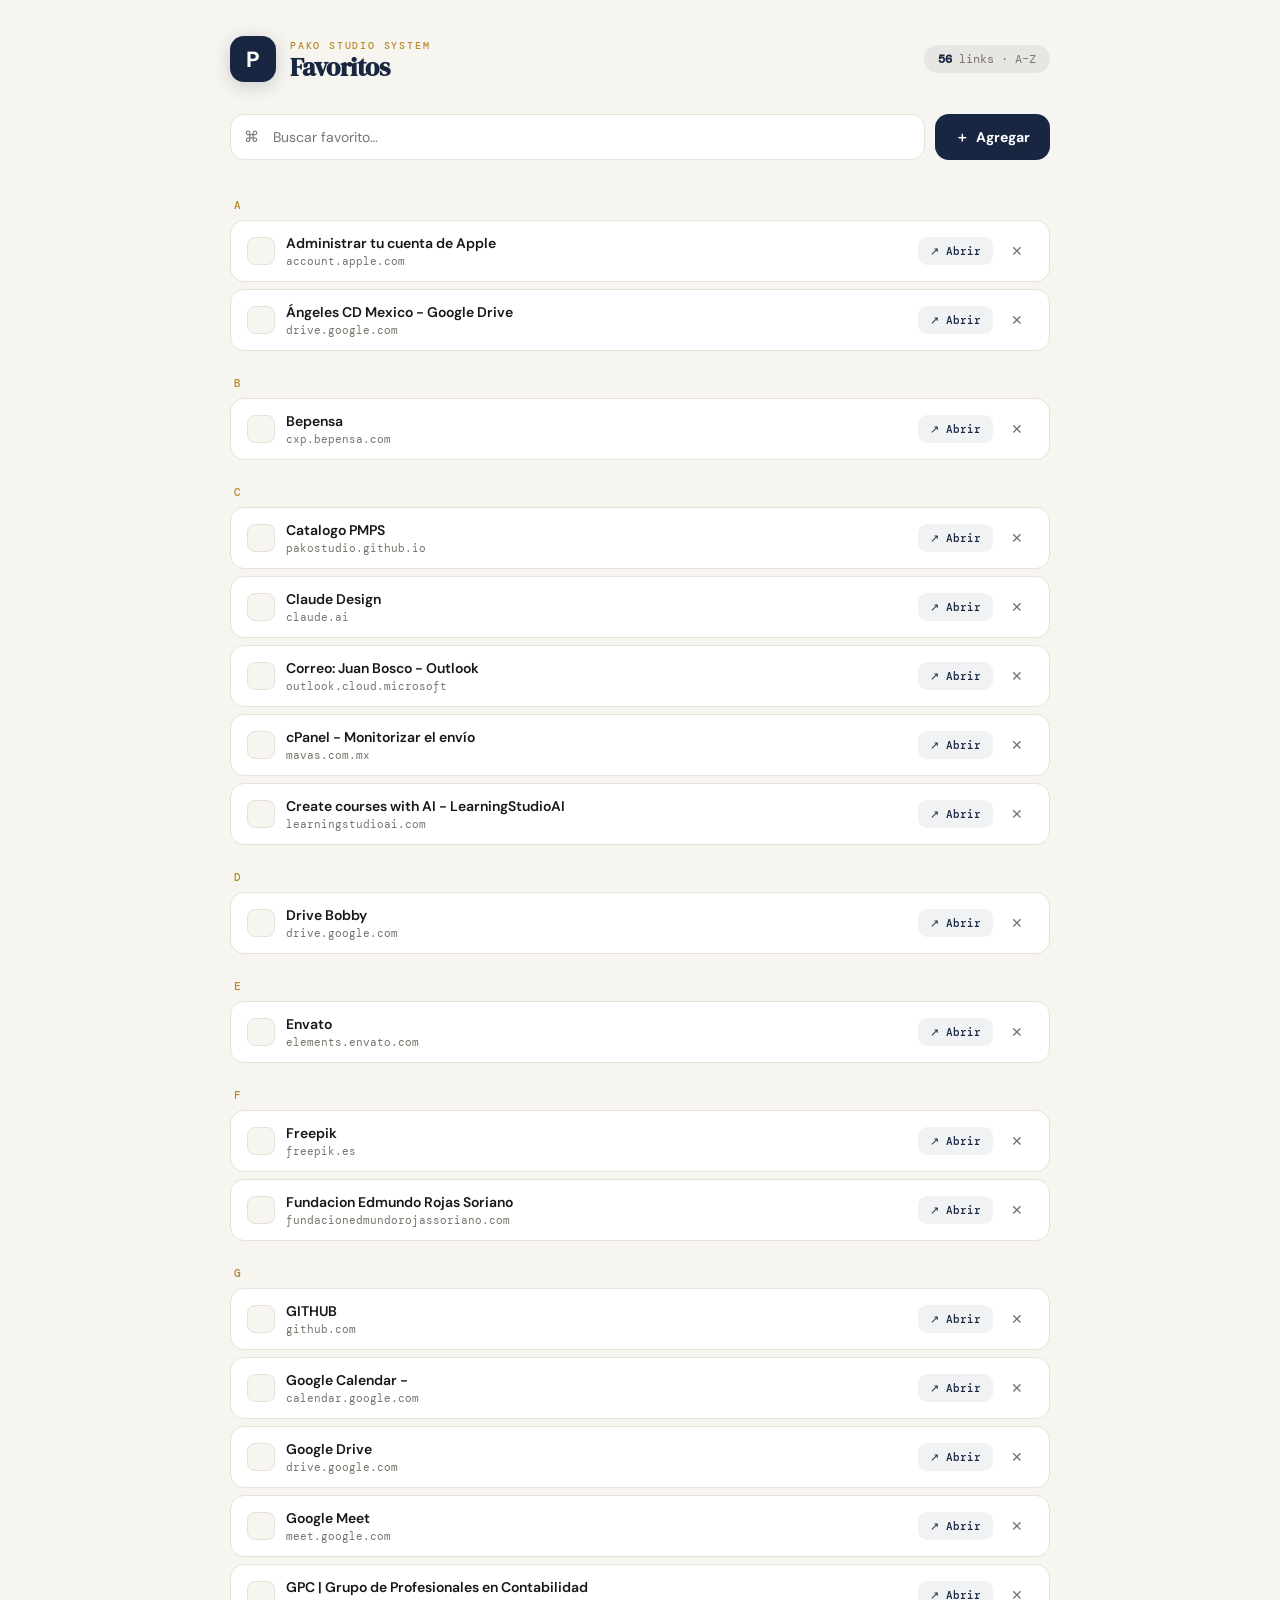
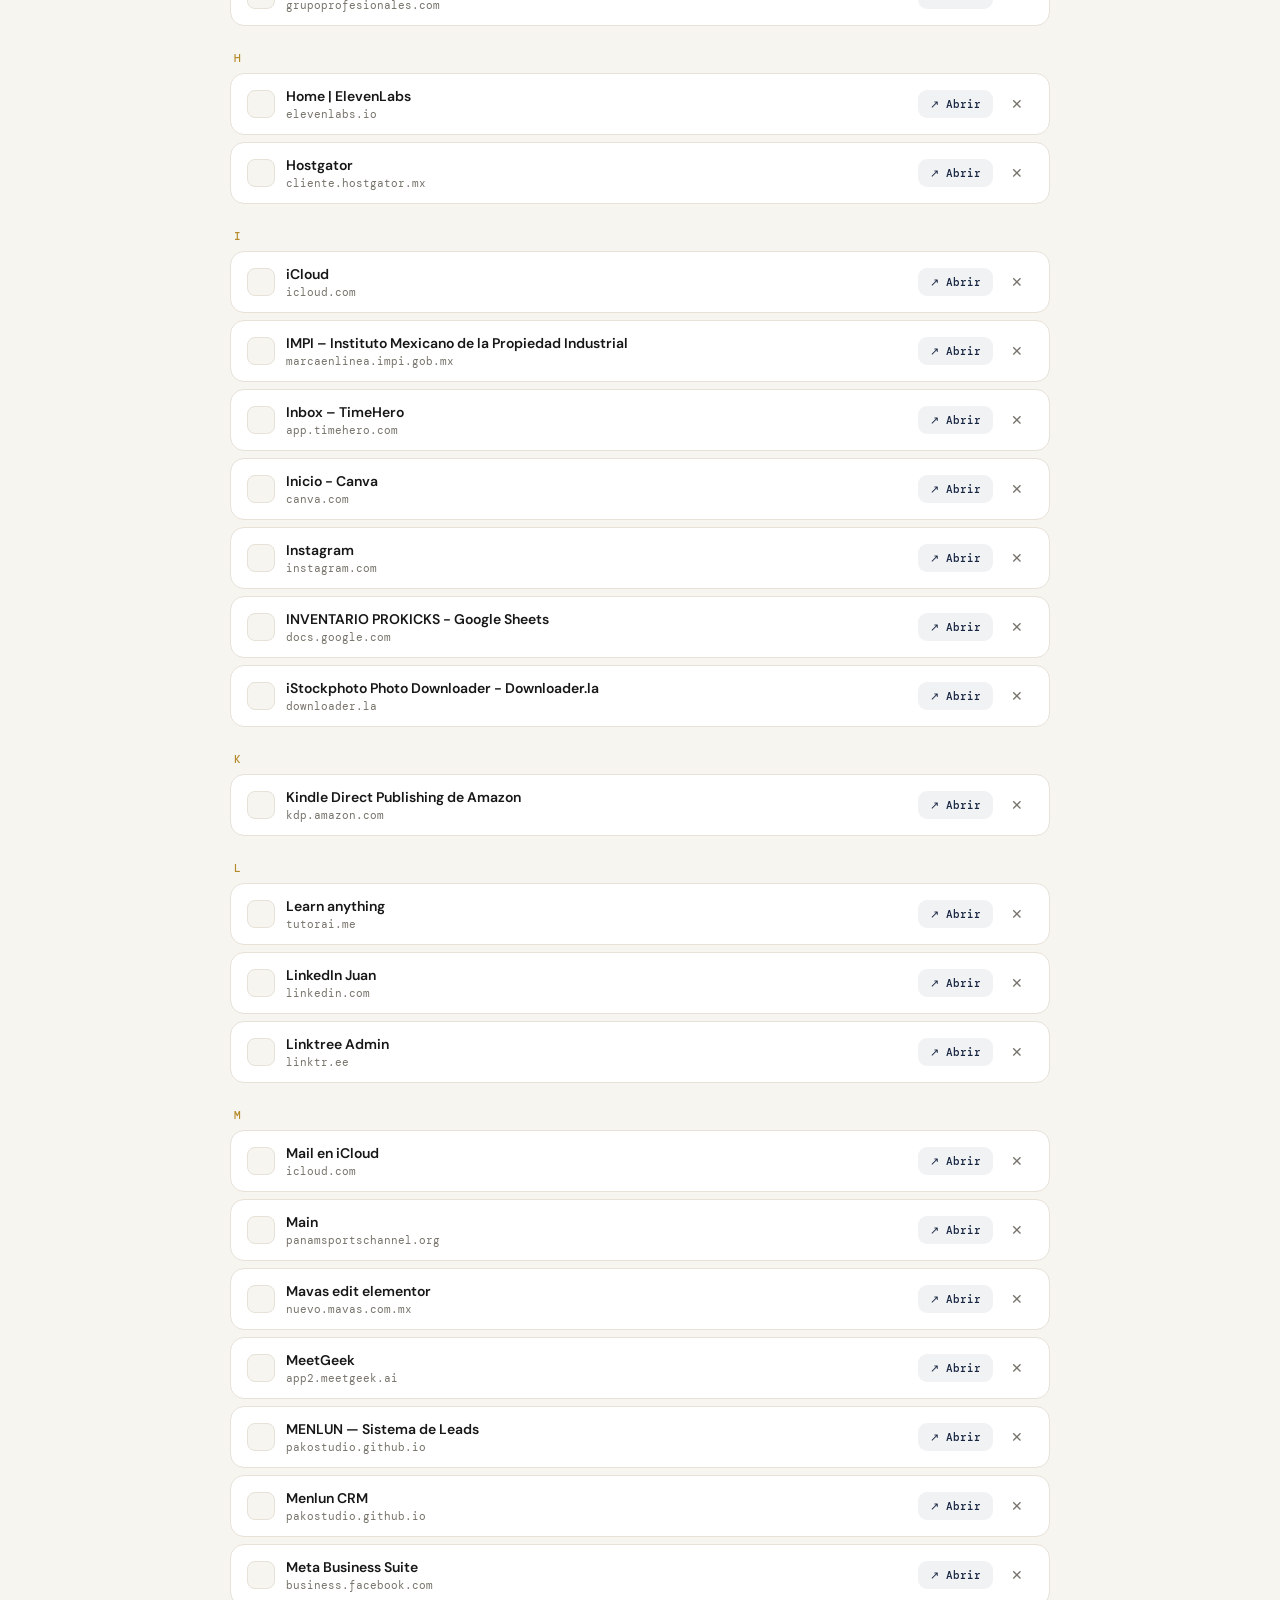
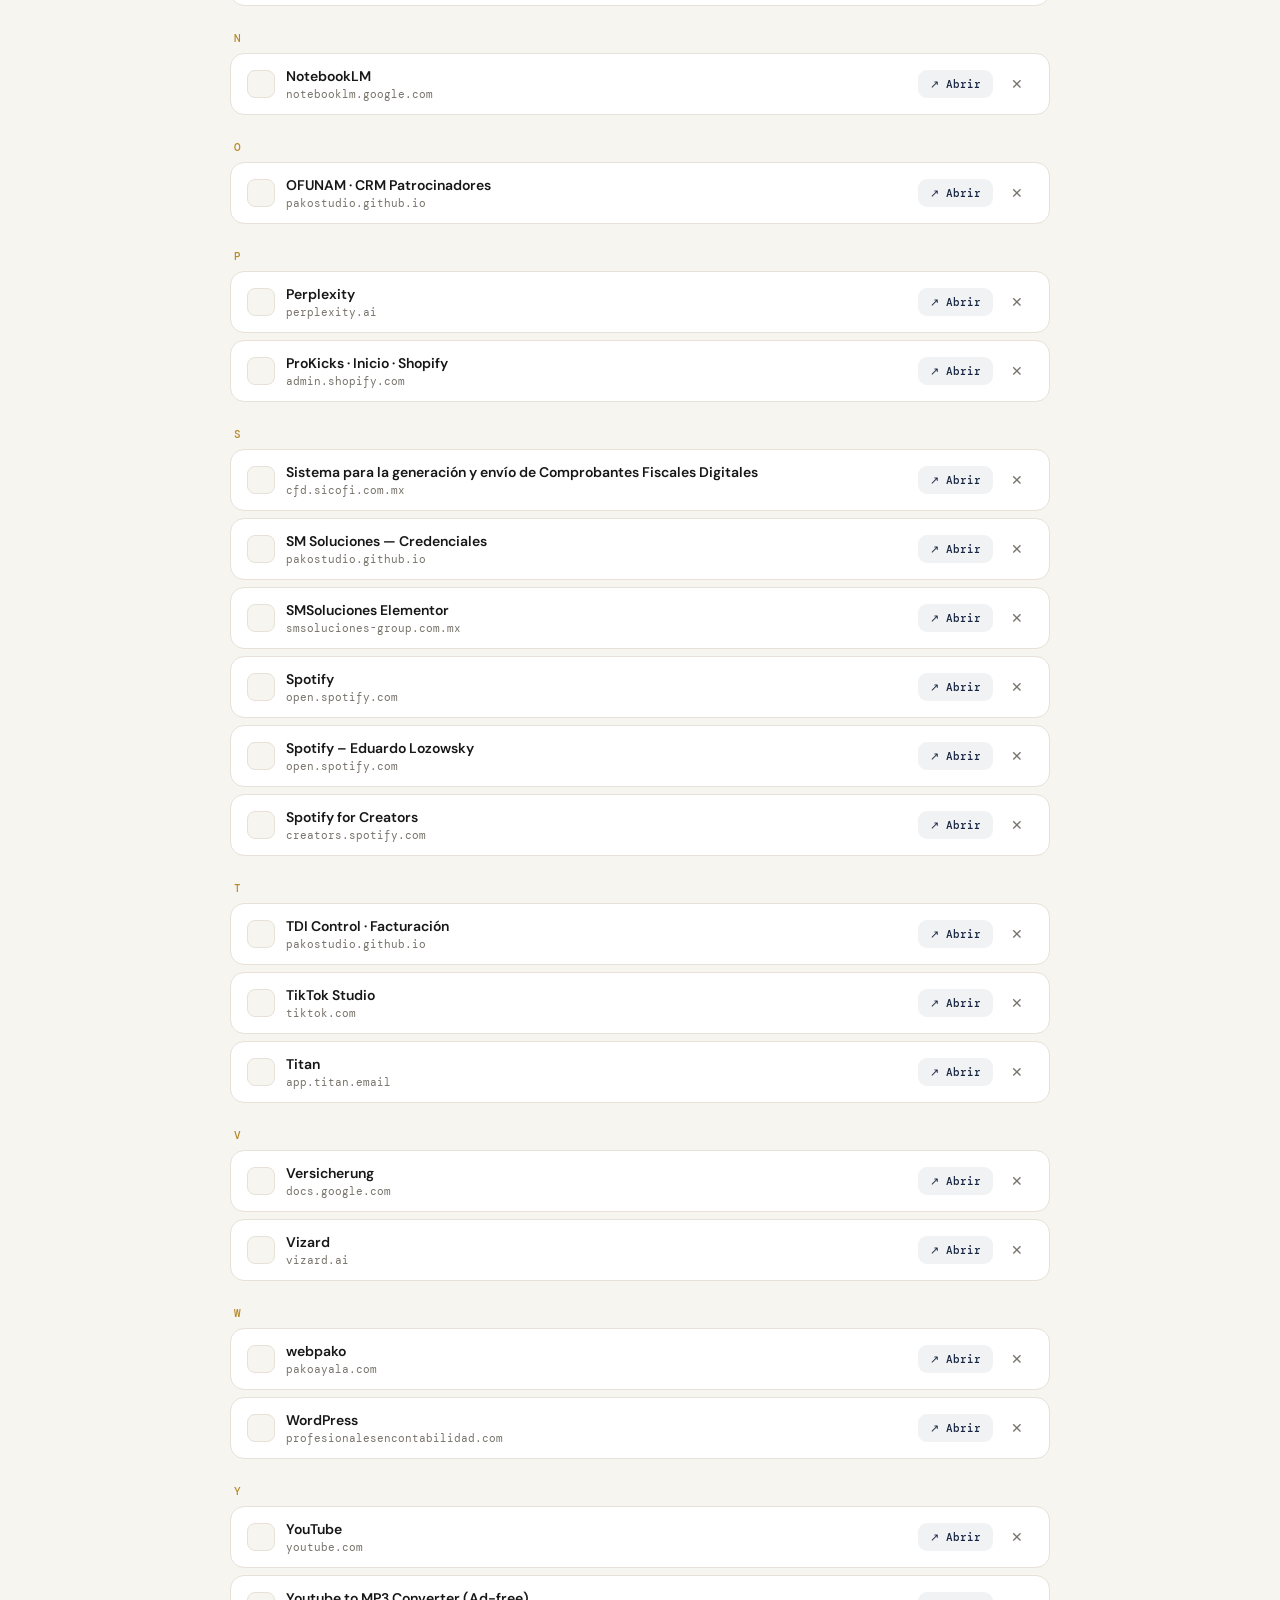
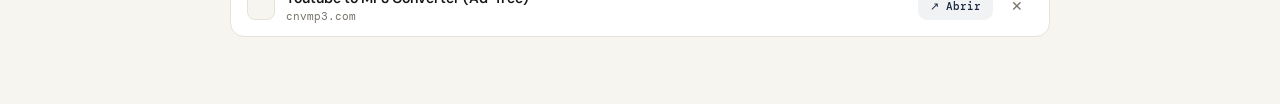
==== index.html @ 0761628a "Add files via upload" ====
<!doctype html>
<html lang="es">
<head>
  <meta charset="utf-8">
  <meta name="viewport" content="width=device-width, initial-scale=1">
  <title>PAKO OS · Favoritos</title>
  <style>
    @import url('https://fonts.googleapis.com/css2?family=DM+Serif+Display&family=DM+Mono:wght@400;500&family=DM+Sans:wght@400;500;700&display=swap');

    :root {
      --bg: #f7f5f0;
      --panel: #ffffff;
      --text: #171717;
      --muted: #77736b;
      --line: #e7e1d7;
      --gold: #b58a2a;
      --blue: #182642;
      --danger: #b42318;
      --danger-soft: #fdf0ef;
      --radius: 20px;
      --shadow: 0 8px 40px rgba(24,38,66,.07);
    }

    * { box-sizing: border-box; margin: 0; padding: 0; }

    body {
      background: var(--bg);
      color: var(--text);
      font-family: 'DM Sans', sans-serif;
      min-height: 100vh;
    }

    .shell {
      width: min(820px, calc(100% - 36px));
      margin: auto;
      padding: 36px 0 60px;
    }

    /* ── HEADER ── */
    .header {
      display: flex;
      align-items: center;
      justify-content: space-between;
      margin-bottom: 32px;
    }
    .brand {
      display: flex;
      align-items: center;
      gap: 14px;
    }
    .mark {
      width: 46px;
      height: 46px;
      border-radius: 14px;
      background: var(--blue);
      color: #fff;
      display: grid;
      place-items: center;
      font-weight: 800;
      font-size: 22px;
      box-shadow: 0 4px 18px rgba(24,38,66,.2);
      flex-shrink: 0;
    }
    .brand-text .eyebrow {
      font-family: 'DM Mono', monospace;
      font-size: 10px;
      font-weight: 500;
      letter-spacing: .18em;
      color: var(--gold);
      text-transform: uppercase;
      margin-bottom: 2px;
    }
    .brand-text h1 {
      font-family: 'DM Serif Display', serif;
      font-size: 26px;
      letter-spacing: -.02em;
      line-height: 1;
      color: var(--blue);
    }
    .count-badge {
      font-family: 'DM Mono', monospace;
      font-size: 12px;
      background: rgba(24,38,66,.07);
      border-radius: 999px;
      padding: 6px 14px;
      color: var(--muted);
    }
    .count-badge strong {
      color: var(--blue);
      font-weight: 700;
    }

    /* ── BARRA SUPERIOR ── */
    .toolbar {
      display: flex;
      gap: 10px;
      margin-bottom: 20px;
    }
    .search-box {
      flex: 1;
      position: relative;
    }
    .search-box input {
      width: 100%;
      border: 1.5px solid var(--line);
      background: var(--panel);
      border-radius: 14px;
      padding: 13px 16px 13px 42px;
      font-size: 14px;
      font-family: 'DM Sans', sans-serif;
      color: var(--text);
      outline: none;
      transition: border-color .2s;
    }
    .search-box input:focus { border-color: rgba(181,138,42,.5); }
    .search-box .ico {
      position: absolute;
      left: 14px;
      top: 50%;
      transform: translateY(-50%);
      color: var(--muted);
      pointer-events: none;
      font-size: 15px;
    }
    .btn-add {
      display: flex;
      align-items: center;
      gap: 7px;
      padding: 0 20px;
      background: var(--blue);
      color: #fff;
      border: none;
      border-radius: 14px;
      font-family: 'DM Sans', sans-serif;
      font-weight: 700;
      font-size: 14px;
      cursor: pointer;
      transition: opacity .18s, transform .18s;
      white-space: nowrap;
    }
    .btn-add:hover { opacity: .88; transform: translateY(-1px); }

    /* ── LETRAS ── */
    .letter-group { margin-bottom: 4px; }
    .letter-label {
      font-family: 'DM Mono', monospace;
      font-size: 11px;
      font-weight: 500;
      color: var(--gold);
      letter-spacing: .14em;
      text-transform: uppercase;
      padding: 18px 0 8px 4px;
    }

    /* ── ITEM ── */
    .fav-item {
      display: grid;
      grid-template-columns: 1fr auto;
      align-items: center;
      gap: 12px;
      background: var(--panel);
      border: 1.5px solid var(--line);
      border-radius: 14px;
      padding: 13px 16px;
      margin-bottom: 7px;
      transition: border-color .18s, box-shadow .18s, transform .18s;
    }
    .fav-item:hover {
      border-color: rgba(181,138,42,.35);
      box-shadow: var(--shadow);
      transform: translateY(-1px);
    }
    .fav-link {
      text-decoration: none;
      color: var(--text);
      display: flex;
      align-items: center;
      gap: 11px;
      min-width: 0;
    }
    .fav-favicon {
      width: 28px;
      height: 28px;
      border-radius: 8px;
      background: var(--bg);
      border: 1px solid var(--line);
      display: grid;
      place-items: center;
      font-size: 12px;
      flex-shrink: 0;
      overflow: hidden;
    }
    .fav-favicon img {
      width: 18px;
      height: 18px;
      object-fit: contain;
    }
    .fav-name {
      font-size: 14px;
      font-weight: 600;
      white-space: nowrap;
      overflow: hidden;
      text-overflow: ellipsis;
    }
    .fav-domain {
      font-family: 'DM Mono', monospace;
      font-size: 11px;
      color: var(--muted);
      white-space: nowrap;
      overflow: hidden;
      text-overflow: ellipsis;
      margin-top: 2px;
    }
    .fav-actions {
      display: flex;
      align-items: center;
      gap: 8px;
      flex-shrink: 0;
    }
    .btn-open {
      background: rgba(24,38,66,.06);
      border: none;
      border-radius: 9px;
      padding: 7px 12px;
      font-family: 'DM Mono', monospace;
      font-size: 11px;
      font-weight: 500;
      color: var(--blue);
      cursor: pointer;
      transition: background .16s;
      text-decoration: none;
    }
    .btn-open:hover { background: rgba(24,38,66,.12); }
    .btn-del {
      background: none;
      border: 1.5px solid transparent;
      border-radius: 9px;
      width: 32px;
      height: 32px;
      display: grid;
      place-items: center;
      cursor: pointer;
      color: var(--muted);
      font-size: 14px;
      transition: all .16s;
    }
    .btn-del:hover {
      color: var(--danger);
      background: var(--danger-soft);
      border-color: rgba(180,35,24,.15);
    }
    .btn-rename {
      background: none;
      border: 1.5px solid transparent;
      border-radius: 9px;
      width: 32px;
      height: 32px;
      display: grid;
      place-items: center;
      cursor: pointer;
      color: var(--muted);
      font-size: 14px;
      transition: all .16s;
      opacity: 0;
    }
    .fav-item:hover .btn-rename { opacity: 1; }
    .btn-rename:hover {
      background: #f0eadf;
      border-color: rgba(181,138,42,.25);
      color: var(--gold);
    }
    .fav-name-input {
      border: 1.5px solid rgba(181,138,42,.5);
      background: #fffdf7;
      border-radius: 8px;
      padding: 3px 8px;
      font-size: 14px;
      font-family: 'DM Sans', sans-serif;
      font-weight: 700;
      color: var(--text);
      outline: none;
      width: 100%;
      min-width: 120px;
    }

    /* ── EMPTY ── */
    .empty {
      text-align: center;
      padding: 60px 20px;
      color: var(--muted);
      font-size: 14px;
    }
    .empty span { font-size: 32px; display: block; margin-bottom: 10px; }

    /* ── MODAL AGREGAR ── */
    dialog {
      border: none;
      border-radius: 24px;
      padding: 28px;
      width: min(480px, calc(100% - 28px));
      background: var(--panel);
      box-shadow: 0 30px 100px rgba(0,0,0,.2);
    }
    dialog::backdrop {
      background: rgba(24,38,66,.4);
      backdrop-filter: blur(6px);
    }
    .modal-head {
      display: flex;
      justify-content: space-between;
      align-items: flex-start;
      margin-bottom: 22px;
    }
    .modal-head h2 {
      font-family: 'DM Serif Display', serif;
      font-size: 22px;
      color: var(--blue);
    }
    .modal-head p {
      font-size: 12px;
      color: var(--muted);
      margin-top: 3px;
    }
    .btn-close {
      background: rgba(0,0,0,.06);
      border: none;
      border-radius: 10px;
      width: 34px;
      height: 34px;
      display: grid;
      place-items: center;
      cursor: pointer;
      font-size: 16px;
      transition: background .16s;
    }
    .btn-close:hover { background: rgba(0,0,0,.1); }
    .form-field {
      display: grid;
      gap: 6px;
      margin-bottom: 14px;
    }
    .form-field label {
      font-size: 12px;
      font-weight: 700;
      color: var(--muted);
      text-transform: uppercase;
      letter-spacing: .06em;
    }
    .form-field input {
      border: 1.5px solid var(--line);
      background: var(--bg);
      border-radius: 12px;
      padding: 12px 14px;
      font-size: 14px;
      font-family: 'DM Sans', sans-serif;
      color: var(--text);
      outline: none;
      transition: border-color .2s;
    }
    .form-field input:focus { border-color: rgba(181,138,42,.5); background: #fff; }
    .form-actions {
      display: flex;
      gap: 10px;
      margin-top: 18px;
    }
    .btn-save {
      flex: 1;
      padding: 14px;
      background: var(--blue);
      color: #fff;
      border: none;
      border-radius: 13px;
      font-family: 'DM Sans', sans-serif;
      font-weight: 700;
      font-size: 14px;
      cursor: pointer;
      transition: opacity .16s;
    }
    .btn-save:hover { opacity: .88; }
    .btn-cancel {
      padding: 14px 20px;
      background: rgba(0,0,0,.05);
      border: none;
      border-radius: 13px;
      font-family: 'DM Sans', sans-serif;
      font-weight: 600;
      font-size: 14px;
      cursor: pointer;
      color: var(--muted);
      transition: background .16s;
    }
    .btn-cancel:hover { background: rgba(0,0,0,.09); }

    /* ── TOAST ── */
    .toast {
      position: fixed;
      bottom: 28px;
      left: 50%;
      transform: translateX(-50%) translateY(80px);
      background: var(--blue);
      color: #fff;
      padding: 12px 22px;
      border-radius: 999px;
      font-size: 13px;
      font-weight: 600;
      pointer-events: none;
      transition: transform .3s cubic-bezier(.34,1.56,.64,1), opacity .3s;
      opacity: 0;
      z-index: 999;
      white-space: nowrap;
    }
    .toast.show {
      transform: translateX(-50%) translateY(0);
      opacity: 1;
    }
    .toast.danger { background: var(--danger); }

    /* ── SCROLL LETTERS SIDEBAR (decorativo) ── */
    footer {
      margin-top: 40px;
      padding-top: 18px;
      border-top: 1px solid var(--line);
      display: flex;
      justify-content: space-between;
      color: var(--muted);
      font-size: 12px;
      font-family: 'DM Mono', monospace;
    }

    @media (max-width: 600px) {
      .shell { padding: 22px 0 40px; }
      .header { flex-wrap: wrap; gap: 10px; }
      .fav-item { grid-template-columns: 1fr; }
      .fav-actions { justify-content: flex-end; }
    }
  </style>
</head>
<body>

<div class="shell">

  <header class="header">
    <div class="brand">
      <div class="mark">P</div>
      <div class="brand-text">
        <p class="eyebrow">Pako Studio System</p>
        <h1>Favoritos</h1>
      </div>
    </div>
    <div class="count-badge">
      <strong id="countNum">0</strong> links · A–Z
    </div>
  </header>

  <div class="toolbar">
    <div class="search-box">
      <span class="ico">⌘</span>
      <input id="search" placeholder="Buscar favorito…" autocomplete="off">
    </div>
    <button class="btn-add" id="openAdd">
      <span>＋</span> Agregar
    </button>
  </div>

  <div id="list"></div>

</div>

<!-- TOAST -->
<div class="toast" id="toast"></div>

<!-- MODAL AGREGAR -->
<dialog id="addModal">
  <div class="modal-head">
    <div>
      <h2>Nuevo favorito</h2>
      <p>Se agrega ordenado automáticamente A–Z</p>
    </div>
    <button class="btn-close" id="closeModal">✕</button>
  </div>
  <div class="form-field">
    <label>Nombre</label>
    <input id="inp-name" placeholder="Ej. Shopify PRO KICKS" autocomplete="off">
  </div>
  <div class="form-field">
    <label>URL</label>
    <input id="inp-url" placeholder="https://…" autocomplete="off" type="url">
  </div>
  <div class="form-actions">
    <button class="btn-cancel" id="cancelModal">Cancelar</button>
    <button class="btn-save" id="saveLink">Guardar favorito</button>
  </div>
</dialog>

<script>
const STORAGE_KEY = 'pako_favs_v3';

const BASE_LINKS = [{"id":"google-calendar-calendar-google-com","name":"Google Calendar -","url":"https://calendar.google.com/calendar/u/0/r"},{"id":"google-meet-meet-google-com","name":"Google Meet","url":"https://meet.google.com/?hs=197&authuser=0"},{"id":"google-drive-drive-google-com","name":"Google Drive","url":"https://drive.google.com/drive/u/0/my-drive"},{"id":"notebooklm-notebooklm-google-com","name":"NotebookLM","url":"https://notebooklm.google.com/"},{"id":"claude-design-claude-ai","name":"Claude Design","url":"https://claude.ai/design"},{"id":"perplexity-perplexity-ai","name":"Perplexity","url":"https://www.perplexity.ai/?utm_source=chatgpt.com"},{"id":"inicio-canva-canva-com","name":"Inicio - Canva","url":"https://www.canva.com/?continue_in_browser=true"},{"id":"meetgeek-app2-meetgeek-ai","name":"MeetGeek","url":"https://app2.meetgeek.ai/past-meetings"},{"id":"titan-app-titan-email","name":"Titan","url":"https://app.titan.email/mail/"},{"id":"mail-en-icloud-icloud-com","name":"Mail en iCloud","url":"https://www.icloud.com/mail/"},{"id":"envato-elements-envato-com","name":"Envato","url":"https://elements.envato.com/es/"},{"id":"instagram-instagram-com","name":"Instagram","url":"https://www.instagram.com/"},{"id":"youtube-youtube-com","name":"YouTube","url":"https://www.youtube.com/?hl=es"},{"id":"bepensa-cxp-bepensa-com","name":"Bepensa","url":"https://cxp.bepensa.com/edocrecibo.fv2lite.web/Login.aspx"},{"id":"sistema-para-la-generacion","name":"Sistema para la generación y envío de Comprobantes Fiscales Digitales","url":"https://cfd.sicofi.com.mx/Sicofi/Main"},{"id":"freepik-freepik-es","name":"Freepik","url":"https://www.freepik.es/"},{"id":"icloud-icloud-com","name":"iCloud","url":"https://www.icloud.com/"},{"id":"meta-business-suite-business-facebook-com","name":"Meta Business Suite","url":"https://business.facebook.com/latest/home"},{"id":"spotify-open-spotify-com","name":"Spotify","url":"https://open.spotify.com/intl-es/#_=_"},{"id":"hostgator-cliente-hostgator-mx","name":"Hostgator","url":"https://cliente.hostgator.mx/sitios-web"},{"id":"linkedinjuan-linkedin-com","name":"LinkedIn Juan","url":"https://www.linkedin.com/feed/"},{"id":"istockphoto-downloader-la","name":"iStockphoto Photo Downloader - Downloader.la","url":"https://downloader.la/istockphoto-downloader.html"},{"id":"administrar-tu-cuenta-de-apple","name":"Administrar tu cuenta de Apple","url":"https://account.apple.com/sign-in"},{"id":"fundacion-edmundo-rojas","name":"Fundacion Edmundo Rojas Soriano","url":"https://fundacionedmundorojassoriano.com/"},{"id":"spotify-for-creators","name":"Spotify for Creators","url":"https://creators.spotify.com/pod/dashboard/home"},{"id":"home-elevenlabs","name":"Home | ElevenLabs","url":"https://elevenlabs.io/app/home"},{"id":"wordpress-gpc","name":"WordPress","url":"https://profesionalesencontabilidad.com/wp-admin/"},{"id":"gpc-grupoprofesionales","name":"GPC | Grupo de Profesionales en Contabilidad","url":"http://grupoprofesionales.com/servicios_profesionales.html"},{"id":"linktree-admin","name":"Linktree Admin","url":"https://linktr.ee/admin"},{"id":"spotify-eduardo-lozowsky","name":"Spotify – Eduardo Lozowsky","url":"https://open.spotify.com/user/31hnxngm5eonl5dvedugvmzfp45q"},{"id":"versicherung","name":"Versicherung","url":"https://docs.google.com/document/d/16uTio7fY3ADQUHrbo0K54mfvWDn-sYqmZcNnlJVSV0I/edit"},{"id":"youtube-mp3","name":"Youtube to MP3 Converter (Ad-free)","url":"https://cnvmp3.com/v33"},{"id":"inventario-prokicks","name":"INVENTARIO PROKICKS - Google Sheets","url":"https://docs.google.com/spreadsheets/d/1A2oX7cZgytAd5DSH27Tx5S1JNaAdjhAOnxHP6OcShWc/edit"},{"id":"prokicks-shopify","name":"ProKicks · Inicio · Shopify","url":"https://admin.shopify.com/store/0qn3c0-hd/"},{"id":"tiktok-studio","name":"TikTok Studio","url":"https://www.tiktok.com/tiktokstudio/content"},{"id":"mavas-edit-elementor","name":"Mavas edit elementor","url":"https://nuevo.mavas.com.mx/wp-admin/post.php?post=4768&action=elementor"},{"id":"github-pakostudio","name":"GITHUB","url":"https://github.com/pakostudio"},{"id":"sm-soluciones","name":"SM Soluciones — Credenciales","url":"https://pakostudio.github.io/SM-Soluciones/#contacto"},{"id":"smsoluciones-elementor","name":"SMSoluciones Elementor","url":"https://smsoluciones-group.com.mx/wp-admin/post.php?post=138&action=elementor"},{"id":"cpanel-mavas","name":"cPanel - Monitorizar el envío","url":"https://mavas.com.mx:2083/cpsess2245282101/frontend/jupiter/mail/route.html"},{"id":"tdi-facturacion","name":"TDI Control · Facturación","url":"https://pakostudio.github.io/facturacion/"},{"id":"menlun-crm","name":"Menlun CRM","url":"https://pakostudio.github.io/Menlun/"},{"id":"catalogo-pmps","name":"Catalogo PMPS","url":"https://pakostudio.github.io/pmps-menlun/"},{"id":"correo-juan-bosco","name":"Correo: Juan Bosco - Outlook","url":"https://outlook.cloud.microsoft/mail/inbox/"},{"id":"impi","name":"IMPI – Instituto Mexicano de la Propiedad Industrial","url":"https://marcaenlinea.impi.gob.mx/MarcaEnLinea/vistas/solicitud/tableros/SolicitudesEnPreparacion.jsf"},{"id":"ofunam-crm","name":"OFUNAM · CRM Patrocinadores","url":"https://pakostudio.github.io/ofunam-leads/"},{"id":"menlun-leads","name":"MENLUN — Sistema de Leads","url":"https://pakostudio.github.io/menlun-prospectos/"},{"id":"learningstudioai","name":"Create courses with AI - LearningStudioAI","url":"https://learningstudioai.com/courses"},{"id":"main-panamsports","name":"Main","url":"https://www.panamsportschannel.org/main"},{"id":"vizard","name":"Vizard","url":"https://vizard.ai/"},{"id":"webpako","name":"webpako","url":"https://pakoayala.com/wp-admin/"},{"id":"drive-bobby","name":"Drive Bobby","url":"https://drive.google.com/drive/folders/1-3lsmcF_LJ8EjrTRmhYik-xQUJi6QniM"},{"id":"angeles-cd-mexico","name":"Ángeles CD Mexico - Google Drive","url":"https://drive.google.com/drive/folders/1_kUOMSGd0UwDBtbNG9De53omI8VlwqBM"},{"id":"inbox-timehero","name":"Inbox – TimeHero","url":"https://app.timehero.com/#!/app/work/inbox"},{"id":"kindle-direct","name":"Kindle Direct Publishing de Amazon","url":"https://kdp.amazon.com/es_ES/bookshelf"},{"id":"learn-anything","name":"Learn anything","url":"https://www.tutorai.me/"}];

// ── STATE ──
function load() {
  try {
    const saved = localStorage.getItem(STORAGE_KEY);
    if (saved) return JSON.parse(saved);
  } catch {}
  return BASE_LINKS.map(l => ({...l}));
}
function save(links) {
  localStorage.setItem(STORAGE_KEY, JSON.stringify(links));
}

let links = load();
let query = '';

// ── UTILS ──
function norm(str) {
  return (str || '').toLowerCase().normalize('NFD').replace(/[\u0300-\u036f]/g, '');
}
function uid() {
  return 'fav-' + Date.now().toString(36) + '-' + Math.random().toString(36).slice(2,6);
}
function getDomain(url) {
  try { return new URL(url).hostname.replace('www.', ''); } catch { return ''; }
}
function getFaviconUrl(url) {
  try {
    const hostname = new URL(url).hostname;
    return `https://www.google.com/s2/favicons?domain=${hostname}&sz=32`;
  } catch { return ''; }
}
function esc(str) {
  return (str || '').replace(/[&<>"']/g, m => ({'&':'&amp;','<':'&lt;','>':'&gt;','"':'&quot;',"'":'&#039;'}[m]));
}

// ── RENDER ──
function render() {
  const el = document.getElementById('list');
  let filtered = links;
  if (query) {
    const q = norm(query);
    filtered = links.filter(l => norm(l.name + ' ' + l.url).includes(q));
  }

  const sorted = [...filtered].sort((a, b) =>
    norm(a.name).localeCompare(norm(b.name))
  );

  document.getElementById('countNum').textContent = links.length;

  if (!sorted.length) {
    el.innerHTML = `<div class="empty"><span>🔍</span>${query ? 'Sin resultados para "' + esc(query) + '"' : 'Sin favoritos. ¡Agrega el primero!'}</div>`;
    return;
  }

  // Group by first letter
  const groups = {};
  sorted.forEach(l => {
    const letter = norm(l.name[0]).toUpperCase().replace(/[^A-Z]/, '#');
    (groups[letter] ||= []).push(l);
  });

  const letterOrder = Object.keys(groups).sort((a, b) => {
    if (a === '#') return 1;
    if (b === '#') return -1;
    return a.localeCompare(b);
  });

  el.innerHTML = letterOrder.map(letter => `
    <div class="letter-group">
      <div class="letter-label">${letter}</div>
      ${groups[letter].map(l => `
        <div class="fav-item" data-id="${esc(l.id)}">
          <a class="fav-link" href="${esc(l.url)}" target="_blank" rel="noopener noreferrer">
            <div class="fav-favicon">
              <img src="${esc(getFaviconUrl(l.url))}" alt="" loading="lazy" onerror="this.style.display='none'">
            </div>
            <div>
              <div class="fav-name">${esc(l.name)}</div>
              <div class="fav-domain">${esc(getDomain(l.url))}</div>
            </div>
          </a>
          <div class="fav-actions">
            <button class="btn-rename" data-rename="${esc(l.id)}" title="Renombrar">✏️</button>
            <a class="btn-open" href="${esc(l.url)}" target="_blank" rel="noopener noreferrer">↗ Abrir</a>
            <button class="btn-del" data-del="${esc(l.id)}" title="Eliminar">✕</button>
          </div>
        </div>
      `).join('')}
    </div>
  `).join('');
}

// ── EVENTS ──
document.getElementById('search').addEventListener('input', e => {
  query = e.target.value;
  render();
});

// Delete & Rename
document.getElementById('list').addEventListener('click', e => {
  // Delete
  const delId = e.target.dataset.del;
  if (delId) {
    const link = links.find(l => l.id === delId);
    if (!link) return;
    if (!confirm(`Eliminar "${link.name}" de favoritos?`)) return;
    links = links.filter(l => l.id !== delId);
    save(links);
    render();
    showToast(`"${link.name}" eliminado`, true);
    return;
  }

  // Rename via button
  const renameId = e.target.dataset.rename;
  if (renameId) {
    e.preventDefault();
    startRename(renameId);
  }
});

// Double-click on name to rename
document.getElementById('list').addEventListener('dblclick', e => {
  const nameEl = e.target.closest('.fav-name');
  if (!nameEl) return;
  const item = nameEl.closest('.fav-item');
  if (!item) return;
  e.preventDefault();
  startRename(item.dataset.id);
});

function startRename(id) {
  const link = links.find(l => l.id === id);
  if (!link) return;

  const item = document.querySelector(`.fav-item[data-id="${id}"]`);
  if (!item) return;
  const nameEl = item.querySelector('.fav-name');
  if (!nameEl || nameEl.querySelector('input')) return; // ya está editando

  const original = link.name;
  const input = document.createElement('input');
  input.className = 'fav-name-input';
  input.value = original;
  nameEl.textContent = '';
  nameEl.appendChild(input);
  input.focus();
  input.select();

  function commitRename() {
    const newName = input.value.trim();
    if (newName && newName !== original) {
      link.name = newName;
      save(links);
      showToast(`Renombrado a "${newName}"`);
      render(); // re-render para reordenar si aplica
    } else {
      nameEl.textContent = original;
    }
  }

  input.addEventListener('blur', commitRename);
  input.addEventListener('keydown', e => {
    if (e.key === 'Enter') { e.preventDefault(); input.blur(); }
    if (e.key === 'Escape') {
      input.removeEventListener('blur', commitRename);
      nameEl.textContent = original;
    }
  });
}

// Modal
const modal = document.getElementById('addModal');
document.getElementById('openAdd').addEventListener('click', () => {
  document.getElementById('inp-name').value = '';
  document.getElementById('inp-url').value = '';
  modal.showModal();
  setTimeout(() => document.getElementById('inp-name').focus(), 50);
});
document.getElementById('closeModal').addEventListener('click', () => modal.close());
document.getElementById('cancelModal').addEventListener('click', () => modal.close());

// Save
document.getElementById('saveLink').addEventListener('click', () => {
  const name = document.getElementById('inp-name').value.trim();
  const url = document.getElementById('inp-url').value.trim();
  if (!name) { document.getElementById('inp-name').focus(); return; }
  if (!url || !/^https?:\/\//i.test(url)) {
    alert('La URL debe empezar con https:// o http://');
    document.getElementById('inp-url').focus();
    return;
  }
  links.push({ id: uid(), name, url });
  save(links);
  modal.close();
  render();
  showToast(`"${name}" agregado`);
});

// Enter en modal
modal.addEventListener('keydown', e => {
  if (e.key === 'Enter' && !e.shiftKey) {
    e.preventDefault();
    document.getElementById('saveLink').click();
  }
  if (e.key === 'Escape') modal.close();
});

// Global ⌘K
window.addEventListener('keydown', e => {
  if ((e.metaKey || e.ctrlKey) && e.key.toLowerCase() === 'k') {
    e.preventDefault();
    document.getElementById('search').focus();
  }
});

// Toast
function showToast(msg, danger = false) {
  const t = document.getElementById('toast');
  t.textContent = msg;
  t.className = 'toast' + (danger ? ' danger' : '');
  void t.offsetWidth;
  t.classList.add('show');
  setTimeout(() => t.classList.remove('show'), 2400);
}

render();
</script>
</body>
</html>
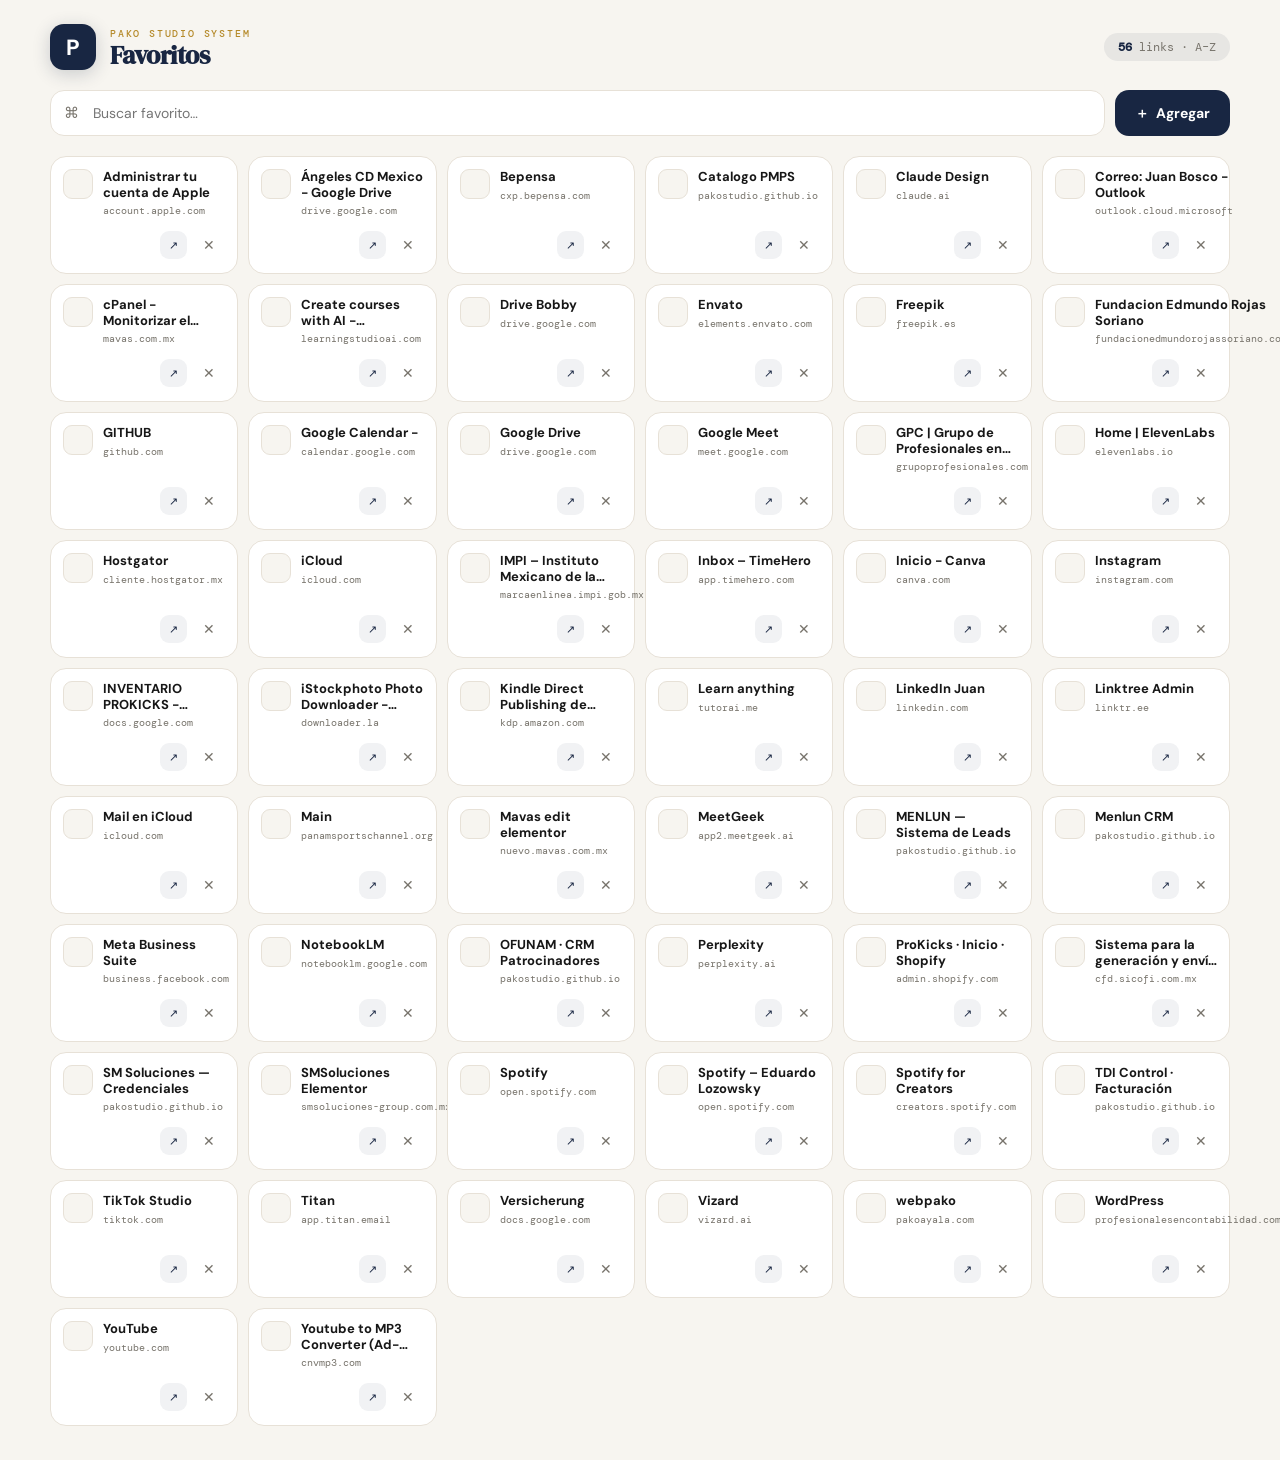
==== commit 93e896bc: "Add files via upload" ====
--- a/index.html
+++ b/index.html
@@ -31,9 +31,9 @@
     }
 
     .shell {
-      width: min(820px, calc(100% - 36px));
+      width: min(1180px, calc(100% - 28px));
       margin: auto;
-      padding: 36px 0 60px;
+      padding: 24px 0 34px;
     }
 
     /* ── HEADER ── */
@@ -41,7 +41,7 @@
       display: flex;
       align-items: center;
       justify-content: space-between;
-      margin-bottom: 32px;
+      margin-bottom: 20px;
     }
     .brand {
       display: flex;
@@ -140,30 +140,28 @@
     }
     .btn-add:hover { opacity: .88; transform: translateY(-1px); }
 
-    /* ── LETRAS ── */
-    .letter-group { margin-bottom: 4px; }
-    .letter-label {
-      font-family: 'DM Mono', monospace;
-      font-size: 11px;
-      font-weight: 500;
-      color: var(--gold);
-      letter-spacing: .14em;
-      text-transform: uppercase;
-      padding: 18px 0 8px 4px;
-    }
-
-    /* ── ITEM ── */
+    /* ── TABLERO COMPACTO ── */
+    #list {
+      display: grid;
+      grid-template-columns: repeat(auto-fill, minmax(185px, 1fr));
+      gap: 10px;
+      align-items: stretch;
+    }
+
+    /* ── TARJETA ── */
     .fav-item {
       display: grid;
-      grid-template-columns: 1fr auto;
-      align-items: center;
-      gap: 12px;
+      grid-template-columns: 1fr;
+      grid-template-rows: 1fr auto;
+      align-items: stretch;
+      gap: 10px;
+      min-height: 118px;
       background: var(--panel);
       border: 1.5px solid var(--line);
-      border-radius: 14px;
-      padding: 13px 16px;
-      margin-bottom: 7px;
+      border-radius: 16px;
+      padding: 12px;
       transition: border-color .18s, box-shadow .18s, transform .18s;
+      min-width: 0;
     }
     .fav-item:hover {
       border-color: rgba(181,138,42,.35);
@@ -173,15 +171,16 @@
     .fav-link {
       text-decoration: none;
       color: var(--text);
-      display: flex;
-      align-items: center;
-      gap: 11px;
+      display: grid;
+      grid-template-columns: 30px 1fr;
+      align-items: start;
+      gap: 10px;
       min-width: 0;
     }
     .fav-favicon {
-      width: 28px;
-      height: 28px;
-      border-radius: 8px;
+      width: 30px;
+      height: 30px;
+      border-radius: 9px;
       background: var(--bg);
       border: 1px solid var(--line);
       display: grid;
@@ -196,32 +195,35 @@
       object-fit: contain;
     }
     .fav-name {
-      font-size: 14px;
-      font-weight: 600;
+      font-size: 13px;
+      font-weight: 700;
+      line-height: 1.2;
+      display: -webkit-box;
+      -webkit-line-clamp: 2;
+      -webkit-box-orient: vertical;
+      overflow: hidden;
+    }
+    .fav-domain {
+      font-family: 'DM Mono', monospace;
+      font-size: 10px;
+      color: var(--muted);
       white-space: nowrap;
       overflow: hidden;
       text-overflow: ellipsis;
-    }
-    .fav-domain {
-      font-family: 'DM Mono', monospace;
-      font-size: 11px;
-      color: var(--muted);
-      white-space: nowrap;
-      overflow: hidden;
-      text-overflow: ellipsis;
-      margin-top: 2px;
+      margin-top: 4px;
     }
     .fav-actions {
       display: flex;
       align-items: center;
-      gap: 8px;
+      justify-content: flex-end;
+      gap: 6px;
       flex-shrink: 0;
     }
     .btn-open {
       background: rgba(24,38,66,.06);
       border: none;
       border-radius: 9px;
-      padding: 7px 12px;
+      padding: 7px 9px;
       font-family: 'DM Mono', monospace;
       font-size: 11px;
       font-weight: 500;
@@ -427,11 +429,17 @@
       font-family: 'DM Mono', monospace;
     }
 
+    @media (max-width: 900px) {
+      #list { grid-template-columns: repeat(auto-fill, minmax(170px, 1fr)); }
+    }
     @media (max-width: 600px) {
-      .shell { padding: 22px 0 40px; }
+      .shell { width: min(100% - 18px, 1180px); padding: 18px 0 32px; }
       .header { flex-wrap: wrap; gap: 10px; }
-      .fav-item { grid-template-columns: 1fr; }
-      .fav-actions { justify-content: flex-end; }
+      .toolbar { flex-direction: column; }
+      .btn-add { justify-content: center; min-height: 44px; }
+      #list { grid-template-columns: repeat(2, minmax(0, 1fr)); gap: 8px; }
+      .fav-item { min-height: 112px; padding: 10px; }
+      .btn-rename { opacity: 1; }
     }
   </style>
 </head>
@@ -552,40 +560,22 @@
     return;
   }
 
-  // Group by first letter
-  const groups = {};
-  sorted.forEach(l => {
-    const letter = norm(l.name[0]).toUpperCase().replace(/[^A-Z]/, '#');
-    (groups[letter] ||= []).push(l);
-  });
-
-  const letterOrder = Object.keys(groups).sort((a, b) => {
-    if (a === '#') return 1;
-    if (b === '#') return -1;
-    return a.localeCompare(b);
-  });
-
-  el.innerHTML = letterOrder.map(letter => `
-    <div class="letter-group">
-      <div class="letter-label">${letter}</div>
-      ${groups[letter].map(l => `
-        <div class="fav-item" data-id="${esc(l.id)}">
-          <a class="fav-link" href="${esc(l.url)}" target="_blank" rel="noopener noreferrer">
-            <div class="fav-favicon">
-              <img src="${esc(getFaviconUrl(l.url))}" alt="" loading="lazy" onerror="this.style.display='none'">
-            </div>
-            <div>
-              <div class="fav-name">${esc(l.name)}</div>
-              <div class="fav-domain">${esc(getDomain(l.url))}</div>
-            </div>
-          </a>
-          <div class="fav-actions">
-            <button class="btn-rename" data-rename="${esc(l.id)}" title="Renombrar">✏️</button>
-            <a class="btn-open" href="${esc(l.url)}" target="_blank" rel="noopener noreferrer">↗ Abrir</a>
-            <button class="btn-del" data-del="${esc(l.id)}" title="Eliminar">✕</button>
-          </div>
+  el.innerHTML = sorted.map(l => `
+    <div class="fav-item" data-id="${esc(l.id)}">
+      <a class="fav-link" href="${esc(l.url)}" target="_blank" rel="noopener noreferrer">
+        <div class="fav-favicon">
+          <img src="${esc(getFaviconUrl(l.url))}" alt="" loading="lazy" onerror="this.style.display='none'">
         </div>
-      `).join('')}
+        <div>
+          <div class="fav-name">${esc(l.name)}</div>
+          <div class="fav-domain">${esc(getDomain(l.url))}</div>
+        </div>
+      </a>
+      <div class="fav-actions">
+        <button class="btn-rename" data-rename="${esc(l.id)}" title="Renombrar">✏️</button>
+        <a class="btn-open" href="${esc(l.url)}" target="_blank" rel="noopener noreferrer">↗</a>
+        <button class="btn-del" data-del="${esc(l.id)}" title="Eliminar">✕</button>
+      </div>
     </div>
   `).join('');
 }
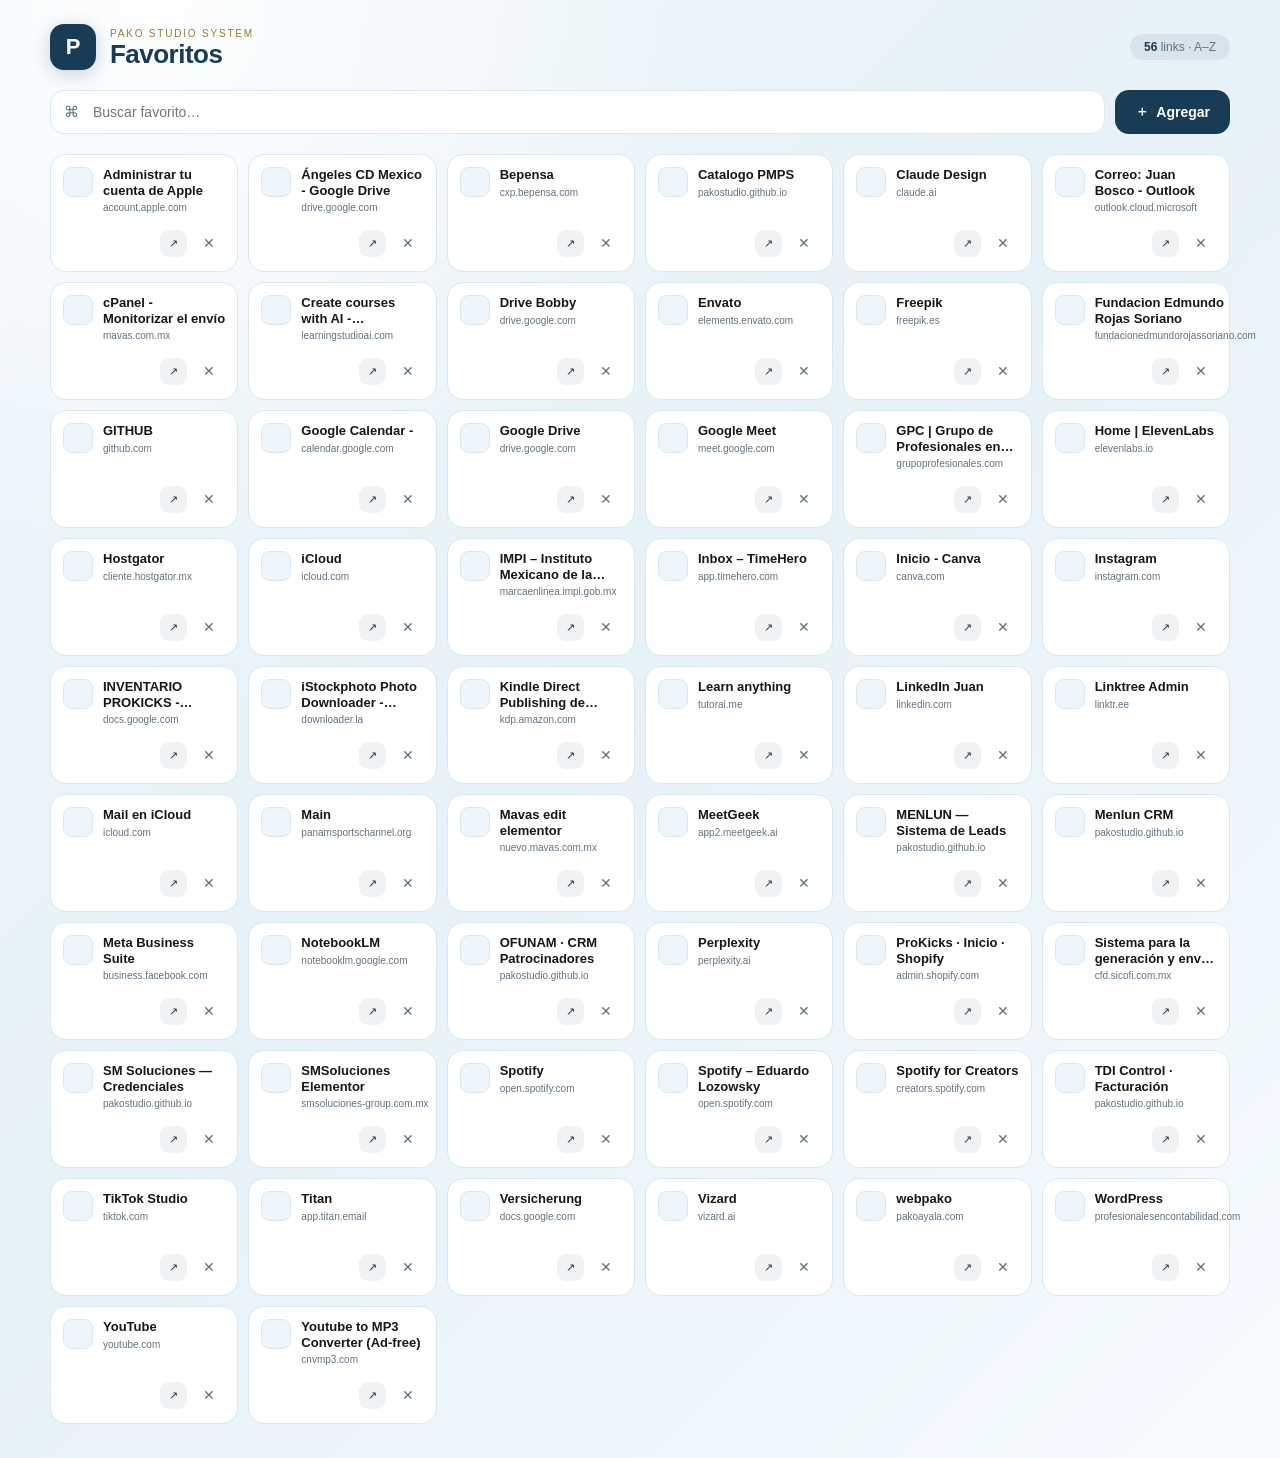
==== commit 05157358: "Add files via upload" ====
--- a/index.html
+++ b/index.html
@@ -5,28 +5,28 @@
   <meta name="viewport" content="width=device-width, initial-scale=1">
   <title>PAKO OS · Favoritos</title>
   <style>
-    @import url('https://fonts.googleapis.com/css2?family=DM+Serif+Display&family=DM+Mono:wght@400;500&family=DM+Sans:wght@400;500;700&display=swap');
-
     :root {
-      --bg: #f7f5f0;
+      --bg: #eef6fb;
       --panel: #ffffff;
       --text: #171717;
-      --muted: #77736b;
-      --line: #e7e1d7;
-      --gold: #b58a2a;
-      --blue: #182642;
+      --muted: #607282;
+      --line: #d8e7f1;
+      --gold: #9a7a2f;
+      --blue: #183b56;
       --danger: #b42318;
       --danger-soft: #fdf0ef;
       --radius: 20px;
-      --shadow: 0 8px 40px rgba(24,38,66,.07);
+      --shadow: 0 8px 40px rgba(24,59,86,.08);
     }
 
     * { box-sizing: border-box; margin: 0; padding: 0; }
 
     body {
-      background: var(--bg);
+      background:
+        radial-gradient(circle at 12% 0%, rgba(255,255,255,.85), transparent 32%),
+        linear-gradient(135deg, #eef6fb 0%, #e7f2f8 48%, #f6fbff 100%);
       color: var(--text);
-      font-family: 'DM Sans', sans-serif;
+      font-family: Arial, Helvetica, sans-serif;
       min-height: 100vh;
     }
 
@@ -62,7 +62,7 @@
       flex-shrink: 0;
     }
     .brand-text .eyebrow {
-      font-family: 'DM Mono', monospace;
+      font-family: Arial, Helvetica, sans-serif;
       font-size: 10px;
       font-weight: 500;
       letter-spacing: .18em;
@@ -71,14 +71,14 @@
       margin-bottom: 2px;
     }
     .brand-text h1 {
-      font-family: 'DM Serif Display', serif;
+      font-family: Arial, Helvetica, sans-serif;
       font-size: 26px;
       letter-spacing: -.02em;
       line-height: 1;
       color: var(--blue);
     }
     .count-badge {
-      font-family: 'DM Mono', monospace;
+      font-family: Arial, Helvetica, sans-serif;
       font-size: 12px;
       background: rgba(24,38,66,.07);
       border-radius: 999px;
@@ -107,12 +107,12 @@
       border-radius: 14px;
       padding: 13px 16px 13px 42px;
       font-size: 14px;
-      font-family: 'DM Sans', sans-serif;
+      font-family: Arial, Helvetica, sans-serif;
       color: var(--text);
       outline: none;
       transition: border-color .2s;
     }
-    .search-box input:focus { border-color: rgba(181,138,42,.5); }
+    .search-box input:focus { border-color: rgba(24,91,130,.35); }
     .search-box .ico {
       position: absolute;
       left: 14px;
@@ -131,7 +131,7 @@
       color: #fff;
       border: none;
       border-radius: 14px;
-      font-family: 'DM Sans', sans-serif;
+      font-family: Arial, Helvetica, sans-serif;
       font-weight: 700;
       font-size: 14px;
       cursor: pointer;
@@ -164,7 +164,7 @@
       min-width: 0;
     }
     .fav-item:hover {
-      border-color: rgba(181,138,42,.35);
+      border-color: rgba(24,91,130,.28);
       box-shadow: var(--shadow);
       transform: translateY(-1px);
     }
@@ -204,7 +204,7 @@
       overflow: hidden;
     }
     .fav-domain {
-      font-family: 'DM Mono', monospace;
+      font-family: Arial, Helvetica, sans-serif;
       font-size: 10px;
       color: var(--muted);
       white-space: nowrap;
@@ -224,7 +224,7 @@
       border: none;
       border-radius: 9px;
       padding: 7px 9px;
-      font-family: 'DM Mono', monospace;
+      font-family: Arial, Helvetica, sans-serif;
       font-size: 11px;
       font-weight: 500;
       color: var(--blue);
@@ -267,17 +267,17 @@
     }
     .fav-item:hover .btn-rename { opacity: 1; }
     .btn-rename:hover {
-      background: #f0eadf;
-      border-color: rgba(181,138,42,.25);
+      background: #e5f1f8;
+      border-color: rgba(24,91,130,.22);
       color: var(--gold);
     }
     .fav-name-input {
-      border: 1.5px solid rgba(181,138,42,.5);
-      background: #fffdf7;
+      border: 1.5px solid rgba(24,91,130,.35);
+      background: #f7fbfe;
       border-radius: 8px;
       padding: 3px 8px;
       font-size: 14px;
-      font-family: 'DM Sans', sans-serif;
+      font-family: Arial, Helvetica, sans-serif;
       font-weight: 700;
       color: var(--text);
       outline: none;
@@ -314,7 +314,7 @@
       margin-bottom: 22px;
     }
     .modal-head h2 {
-      font-family: 'DM Serif Display', serif;
+      font-family: Arial, Helvetica, sans-serif;
       font-size: 22px;
       color: var(--blue);
     }
@@ -354,12 +354,12 @@
       border-radius: 12px;
       padding: 12px 14px;
       font-size: 14px;
-      font-family: 'DM Sans', sans-serif;
+      font-family: Arial, Helvetica, sans-serif;
       color: var(--text);
       outline: none;
       transition: border-color .2s;
     }
-    .form-field input:focus { border-color: rgba(181,138,42,.5); background: #fff; }
+    .form-field input:focus { border-color: rgba(24,91,130,.35); background: #fff; }
     .form-actions {
       display: flex;
       gap: 10px;
@@ -372,7 +372,7 @@
       color: #fff;
       border: none;
       border-radius: 13px;
-      font-family: 'DM Sans', sans-serif;
+      font-family: Arial, Helvetica, sans-serif;
       font-weight: 700;
       font-size: 14px;
       cursor: pointer;
@@ -384,7 +384,7 @@
       background: rgba(0,0,0,.05);
       border: none;
       border-radius: 13px;
-      font-family: 'DM Sans', sans-serif;
+      font-family: Arial, Helvetica, sans-serif;
       font-weight: 600;
       font-size: 14px;
       cursor: pointer;
@@ -426,7 +426,7 @@
       justify-content: space-between;
       color: var(--muted);
       font-size: 12px;
-      font-family: 'DM Mono', monospace;
+      font-family: Arial, Helvetica, sans-serif;
     }
 
     @media (max-width: 900px) {
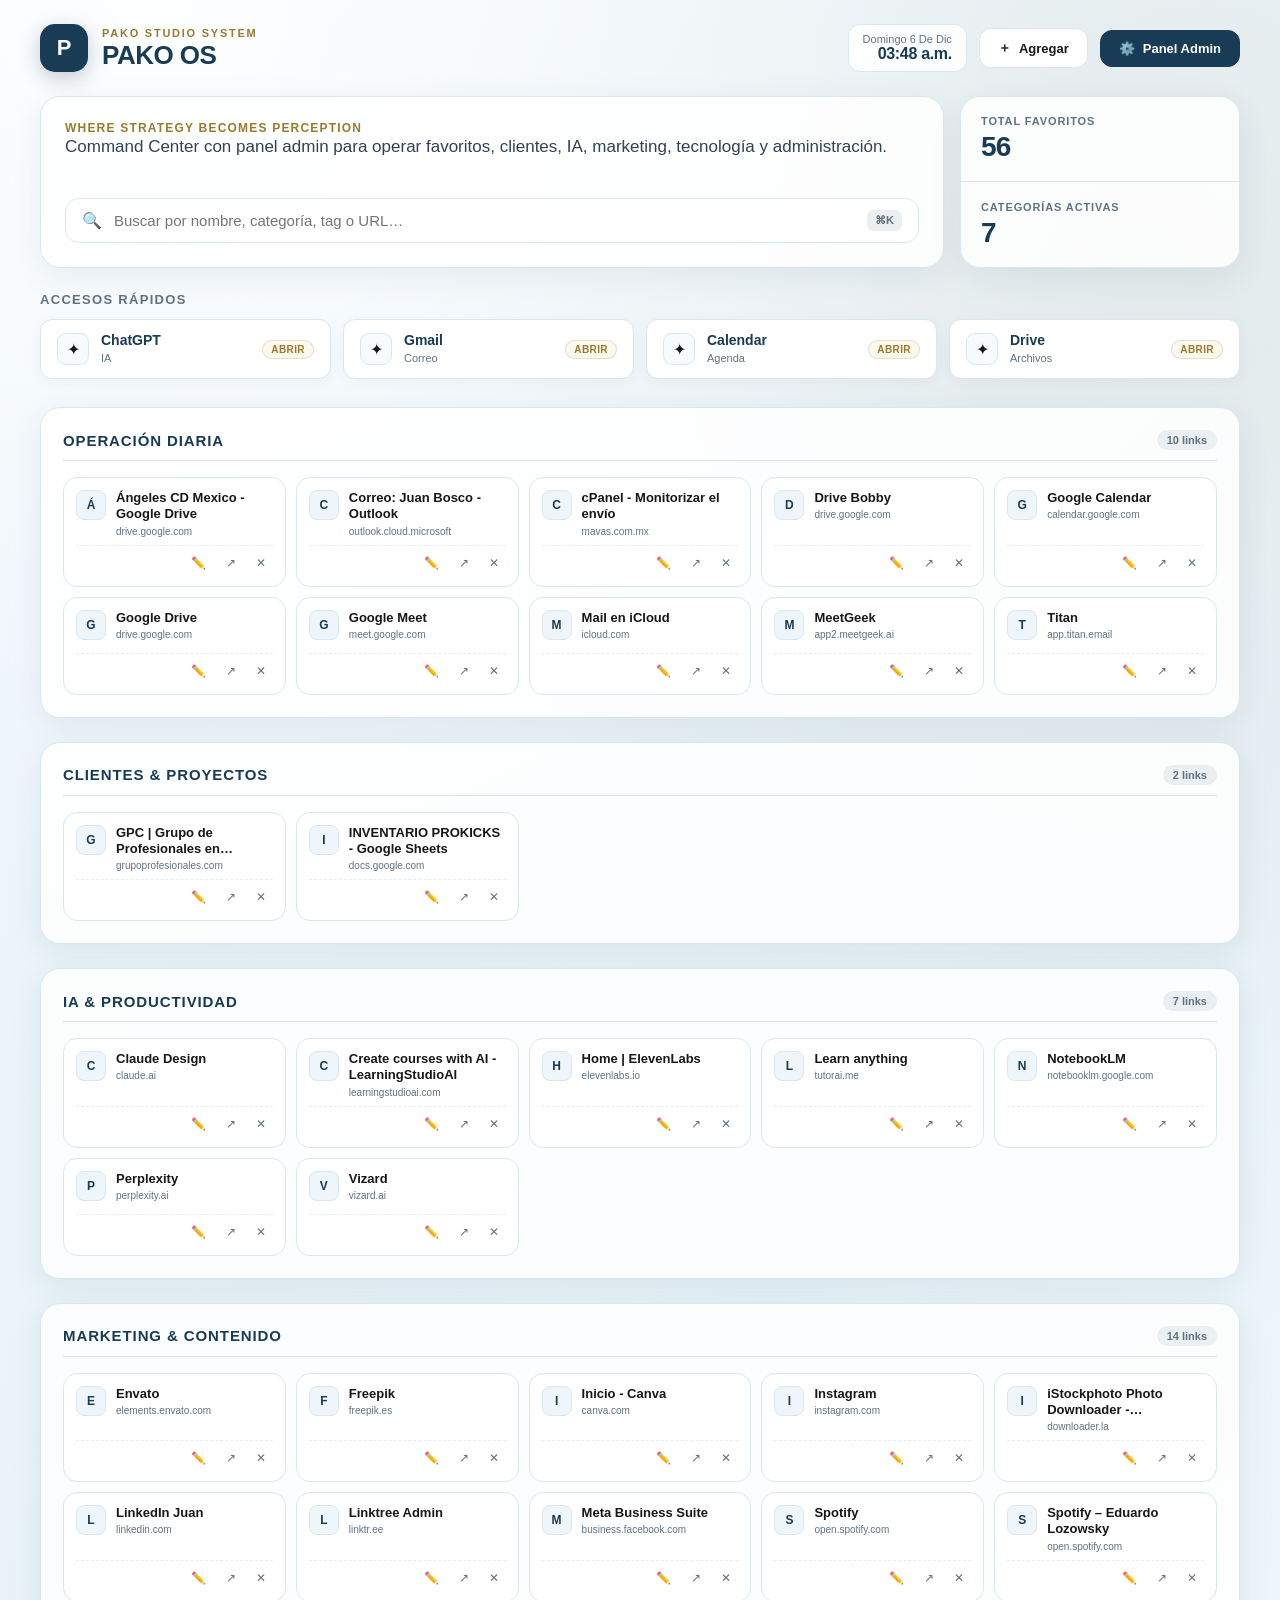
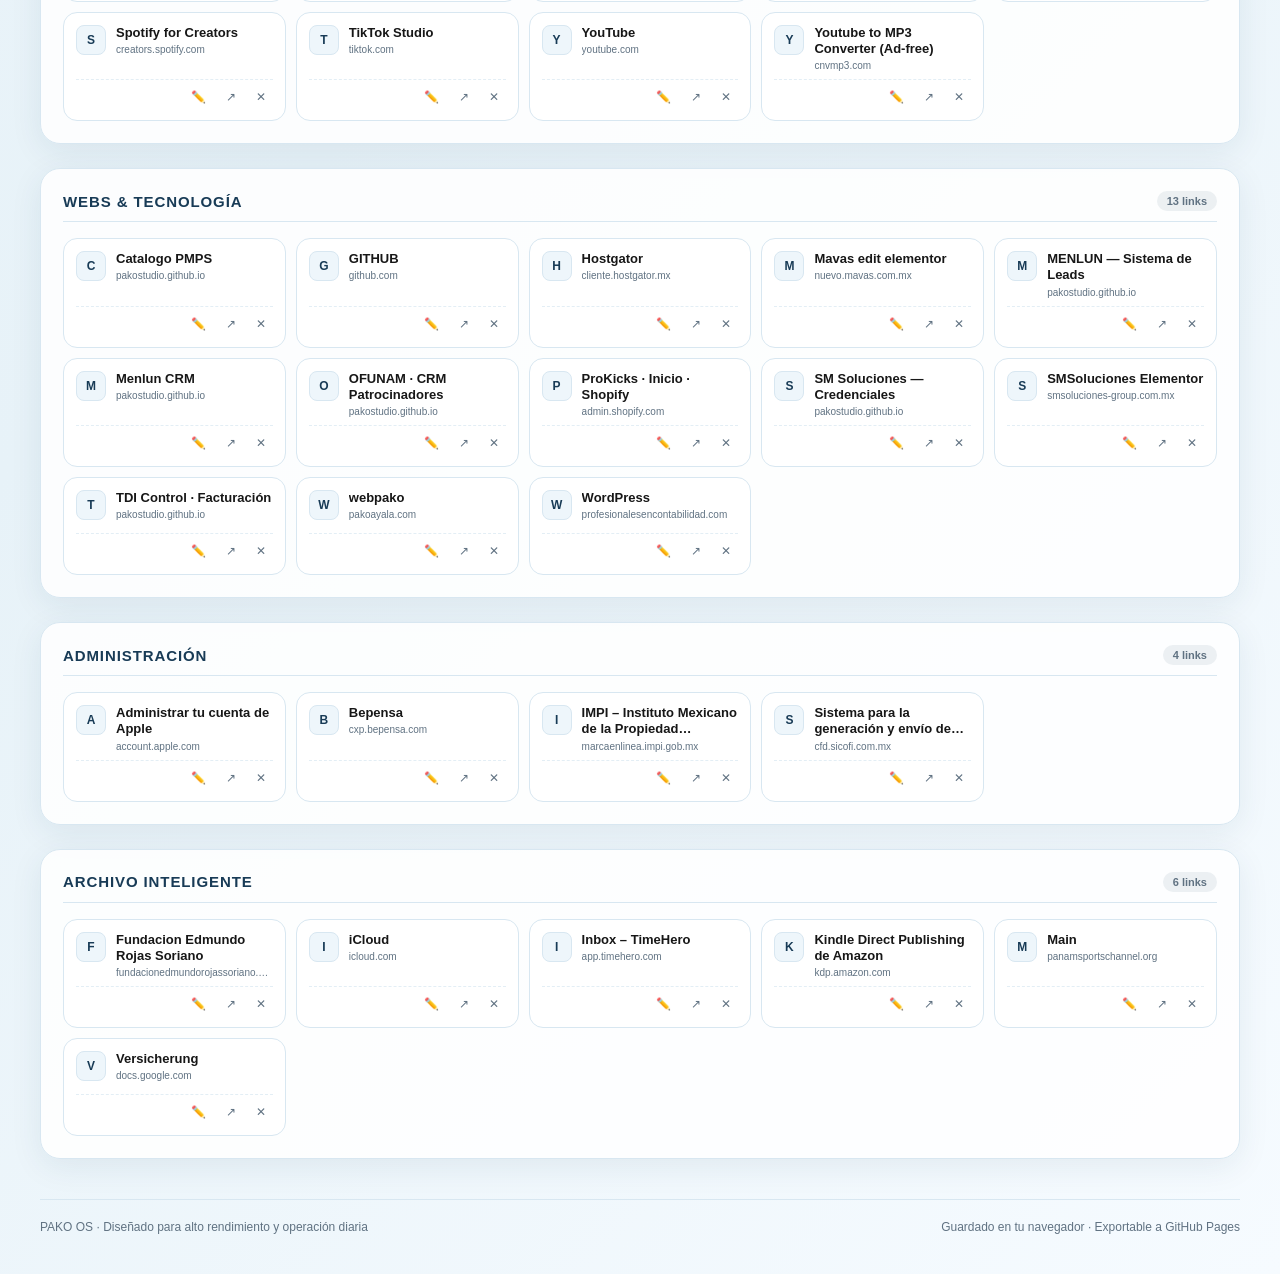
==== commit f2aa9ad6: "Add files via upload" ====
--- a/index.html
+++ b/index.html
@@ -3,718 +3,182 @@
 <head>
   <meta charset="utf-8">
   <meta name="viewport" content="width=device-width, initial-scale=1">
-  <title>PAKO OS · Favoritos</title>
-  <style>
-    :root {
-      --bg: #eef6fb;
-      --panel: #ffffff;
-      --text: #171717;
-      --muted: #607282;
-      --line: #d8e7f1;
-      --gold: #9a7a2f;
-      --blue: #183b56;
-      --danger: #b42318;
-      --danger-soft: #fdf0ef;
-      --radius: 20px;
-      --shadow: 0 8px 40px rgba(24,59,86,.08);
-    }
-
-    * { box-sizing: border-box; margin: 0; padding: 0; }
-
-    body {
-      background:
-        radial-gradient(circle at 12% 0%, rgba(255,255,255,.85), transparent 32%),
-        linear-gradient(135deg, #eef6fb 0%, #e7f2f8 48%, #f6fbff 100%);
-      color: var(--text);
-      font-family: Arial, Helvetica, sans-serif;
-      min-height: 100vh;
-    }
-
-    .shell {
-      width: min(1180px, calc(100% - 28px));
-      margin: auto;
-      padding: 24px 0 34px;
-    }
-
-    /* ── HEADER ── */
-    .header {
-      display: flex;
-      align-items: center;
-      justify-content: space-between;
-      margin-bottom: 20px;
-    }
-    .brand {
-      display: flex;
-      align-items: center;
-      gap: 14px;
-    }
-    .mark {
-      width: 46px;
-      height: 46px;
-      border-radius: 14px;
-      background: var(--blue);
-      color: #fff;
-      display: grid;
-      place-items: center;
-      font-weight: 800;
-      font-size: 22px;
-      box-shadow: 0 4px 18px rgba(24,38,66,.2);
-      flex-shrink: 0;
-    }
-    .brand-text .eyebrow {
-      font-family: Arial, Helvetica, sans-serif;
-      font-size: 10px;
-      font-weight: 500;
-      letter-spacing: .18em;
-      color: var(--gold);
-      text-transform: uppercase;
-      margin-bottom: 2px;
-    }
-    .brand-text h1 {
-      font-family: Arial, Helvetica, sans-serif;
-      font-size: 26px;
-      letter-spacing: -.02em;
-      line-height: 1;
-      color: var(--blue);
-    }
-    .count-badge {
-      font-family: Arial, Helvetica, sans-serif;
-      font-size: 12px;
-      background: rgba(24,38,66,.07);
-      border-radius: 999px;
-      padding: 6px 14px;
-      color: var(--muted);
-    }
-    .count-badge strong {
-      color: var(--blue);
-      font-weight: 700;
-    }
-
-    /* ── BARRA SUPERIOR ── */
-    .toolbar {
-      display: flex;
-      gap: 10px;
-      margin-bottom: 20px;
-    }
-    .search-box {
-      flex: 1;
-      position: relative;
-    }
-    .search-box input {
-      width: 100%;
-      border: 1.5px solid var(--line);
-      background: var(--panel);
-      border-radius: 14px;
-      padding: 13px 16px 13px 42px;
-      font-size: 14px;
-      font-family: Arial, Helvetica, sans-serif;
-      color: var(--text);
-      outline: none;
-      transition: border-color .2s;
-    }
-    .search-box input:focus { border-color: rgba(24,91,130,.35); }
-    .search-box .ico {
-      position: absolute;
-      left: 14px;
-      top: 50%;
-      transform: translateY(-50%);
-      color: var(--muted);
-      pointer-events: none;
-      font-size: 15px;
-    }
-    .btn-add {
-      display: flex;
-      align-items: center;
-      gap: 7px;
-      padding: 0 20px;
-      background: var(--blue);
-      color: #fff;
-      border: none;
-      border-radius: 14px;
-      font-family: Arial, Helvetica, sans-serif;
-      font-weight: 700;
-      font-size: 14px;
-      cursor: pointer;
-      transition: opacity .18s, transform .18s;
-      white-space: nowrap;
-    }
-    .btn-add:hover { opacity: .88; transform: translateY(-1px); }
-
-    /* ── TABLERO COMPACTO ── */
-    #list {
-      display: grid;
-      grid-template-columns: repeat(auto-fill, minmax(185px, 1fr));
-      gap: 10px;
-      align-items: stretch;
-    }
-
-    /* ── TARJETA ── */
-    .fav-item {
-      display: grid;
-      grid-template-columns: 1fr;
-      grid-template-rows: 1fr auto;
-      align-items: stretch;
-      gap: 10px;
-      min-height: 118px;
-      background: var(--panel);
-      border: 1.5px solid var(--line);
-      border-radius: 16px;
-      padding: 12px;
-      transition: border-color .18s, box-shadow .18s, transform .18s;
-      min-width: 0;
-    }
-    .fav-item:hover {
-      border-color: rgba(24,91,130,.28);
-      box-shadow: var(--shadow);
-      transform: translateY(-1px);
-    }
-    .fav-link {
-      text-decoration: none;
-      color: var(--text);
-      display: grid;
-      grid-template-columns: 30px 1fr;
-      align-items: start;
-      gap: 10px;
-      min-width: 0;
-    }
-    .fav-favicon {
-      width: 30px;
-      height: 30px;
-      border-radius: 9px;
-      background: var(--bg);
-      border: 1px solid var(--line);
-      display: grid;
-      place-items: center;
-      font-size: 12px;
-      flex-shrink: 0;
-      overflow: hidden;
-    }
-    .fav-favicon img {
-      width: 18px;
-      height: 18px;
-      object-fit: contain;
-    }
-    .fav-name {
-      font-size: 13px;
-      font-weight: 700;
-      line-height: 1.2;
-      display: -webkit-box;
-      -webkit-line-clamp: 2;
-      -webkit-box-orient: vertical;
-      overflow: hidden;
-    }
-    .fav-domain {
-      font-family: Arial, Helvetica, sans-serif;
-      font-size: 10px;
-      color: var(--muted);
-      white-space: nowrap;
-      overflow: hidden;
-      text-overflow: ellipsis;
-      margin-top: 4px;
-    }
-    .fav-actions {
-      display: flex;
-      align-items: center;
-      justify-content: flex-end;
-      gap: 6px;
-      flex-shrink: 0;
-    }
-    .btn-open {
-      background: rgba(24,38,66,.06);
-      border: none;
-      border-radius: 9px;
-      padding: 7px 9px;
-      font-family: Arial, Helvetica, sans-serif;
-      font-size: 11px;
-      font-weight: 500;
-      color: var(--blue);
-      cursor: pointer;
-      transition: background .16s;
-      text-decoration: none;
-    }
-    .btn-open:hover { background: rgba(24,38,66,.12); }
-    .btn-del {
-      background: none;
-      border: 1.5px solid transparent;
-      border-radius: 9px;
-      width: 32px;
-      height: 32px;
-      display: grid;
-      place-items: center;
-      cursor: pointer;
-      color: var(--muted);
-      font-size: 14px;
-      transition: all .16s;
-    }
-    .btn-del:hover {
-      color: var(--danger);
-      background: var(--danger-soft);
-      border-color: rgba(180,35,24,.15);
-    }
-    .btn-rename {
-      background: none;
-      border: 1.5px solid transparent;
-      border-radius: 9px;
-      width: 32px;
-      height: 32px;
-      display: grid;
-      place-items: center;
-      cursor: pointer;
-      color: var(--muted);
-      font-size: 14px;
-      transition: all .16s;
-      opacity: 0;
-    }
-    .fav-item:hover .btn-rename { opacity: 1; }
-    .btn-rename:hover {
-      background: #e5f1f8;
-      border-color: rgba(24,91,130,.22);
-      color: var(--gold);
-    }
-    .fav-name-input {
-      border: 1.5px solid rgba(24,91,130,.35);
-      background: #f7fbfe;
-      border-radius: 8px;
-      padding: 3px 8px;
-      font-size: 14px;
-      font-family: Arial, Helvetica, sans-serif;
-      font-weight: 700;
-      color: var(--text);
-      outline: none;
-      width: 100%;
-      min-width: 120px;
-    }
-
-    /* ── EMPTY ── */
-    .empty {
-      text-align: center;
-      padding: 60px 20px;
-      color: var(--muted);
-      font-size: 14px;
-    }
-    .empty span { font-size: 32px; display: block; margin-bottom: 10px; }
-
-    /* ── MODAL AGREGAR ── */
-    dialog {
-      border: none;
-      border-radius: 24px;
-      padding: 28px;
-      width: min(480px, calc(100% - 28px));
-      background: var(--panel);
-      box-shadow: 0 30px 100px rgba(0,0,0,.2);
-    }
-    dialog::backdrop {
-      background: rgba(24,38,66,.4);
-      backdrop-filter: blur(6px);
-    }
-    .modal-head {
-      display: flex;
-      justify-content: space-between;
-      align-items: flex-start;
-      margin-bottom: 22px;
-    }
-    .modal-head h2 {
-      font-family: Arial, Helvetica, sans-serif;
-      font-size: 22px;
-      color: var(--blue);
-    }
-    .modal-head p {
-      font-size: 12px;
-      color: var(--muted);
-      margin-top: 3px;
-    }
-    .btn-close {
-      background: rgba(0,0,0,.06);
-      border: none;
-      border-radius: 10px;
-      width: 34px;
-      height: 34px;
-      display: grid;
-      place-items: center;
-      cursor: pointer;
-      font-size: 16px;
-      transition: background .16s;
-    }
-    .btn-close:hover { background: rgba(0,0,0,.1); }
-    .form-field {
-      display: grid;
-      gap: 6px;
-      margin-bottom: 14px;
-    }
-    .form-field label {
-      font-size: 12px;
-      font-weight: 700;
-      color: var(--muted);
-      text-transform: uppercase;
-      letter-spacing: .06em;
-    }
-    .form-field input {
-      border: 1.5px solid var(--line);
-      background: var(--bg);
-      border-radius: 12px;
-      padding: 12px 14px;
-      font-size: 14px;
-      font-family: Arial, Helvetica, sans-serif;
-      color: var(--text);
-      outline: none;
-      transition: border-color .2s;
-    }
-    .form-field input:focus { border-color: rgba(24,91,130,.35); background: #fff; }
-    .form-actions {
-      display: flex;
-      gap: 10px;
-      margin-top: 18px;
-    }
-    .btn-save {
-      flex: 1;
-      padding: 14px;
-      background: var(--blue);
-      color: #fff;
-      border: none;
-      border-radius: 13px;
-      font-family: Arial, Helvetica, sans-serif;
-      font-weight: 700;
-      font-size: 14px;
-      cursor: pointer;
-      transition: opacity .16s;
-    }
-    .btn-save:hover { opacity: .88; }
-    .btn-cancel {
-      padding: 14px 20px;
-      background: rgba(0,0,0,.05);
-      border: none;
-      border-radius: 13px;
-      font-family: Arial, Helvetica, sans-serif;
-      font-weight: 600;
-      font-size: 14px;
-      cursor: pointer;
-      color: var(--muted);
-      transition: background .16s;
-    }
-    .btn-cancel:hover { background: rgba(0,0,0,.09); }
-
-    /* ── TOAST ── */
-    .toast {
-      position: fixed;
-      bottom: 28px;
-      left: 50%;
-      transform: translateX(-50%) translateY(80px);
-      background: var(--blue);
-      color: #fff;
-      padding: 12px 22px;
-      border-radius: 999px;
-      font-size: 13px;
-      font-weight: 600;
-      pointer-events: none;
-      transition: transform .3s cubic-bezier(.34,1.56,.64,1), opacity .3s;
-      opacity: 0;
-      z-index: 999;
-      white-space: nowrap;
-    }
-    .toast.show {
-      transform: translateX(-50%) translateY(0);
-      opacity: 1;
-    }
-    .toast.danger { background: var(--danger); }
-
-    /* ── SCROLL LETTERS SIDEBAR (decorativo) ── */
-    footer {
-      margin-top: 40px;
-      padding-top: 18px;
-      border-top: 1px solid var(--line);
-      display: flex;
-      justify-content: space-between;
-      color: var(--muted);
-      font-size: 12px;
-      font-family: Arial, Helvetica, sans-serif;
-    }
-
-    @media (max-width: 900px) {
-      #list { grid-template-columns: repeat(auto-fill, minmax(170px, 1fr)); }
-    }
-    @media (max-width: 600px) {
-      .shell { width: min(100% - 18px, 1180px); padding: 18px 0 32px; }
-      .header { flex-wrap: wrap; gap: 10px; }
-      .toolbar { flex-direction: column; }
-      .btn-add { justify-content: center; min-height: 44px; }
-      #list { grid-template-columns: repeat(2, minmax(0, 1fr)); gap: 8px; }
-      .fav-item { min-height: 112px; padding: 10px; }
-      .btn-rename { opacity: 1; }
-    }
-  </style>
+  <title>PAKO OS · Command Center</title>
+  <meta name="description" content="Sistema personal de favoritos y Command Center listo para GitHub Pages.">
+  <link rel="icon" href="data:image/svg+xml,<svg xmlns=%22http://www.w3.org/2000/svg%22 viewBox=%220 0 100 100%22><rect width=%22100%22 height=%22100%22 rx=%2228%22 fill=%22%23183b56%22/><text y=%2268%22 x=%2250%22 text-anchor=%22middle%22 fill=%22white%22 font-family=%22sans-serif%22 font-size=%2255%22 font-weight=%22bold%22>P</text></svg>">
+  <link rel="stylesheet" href="style.css">
+  <script src="app.js" defer></script>
 </head>
 <body>
 
-<div class="shell">
+  <div class="shell">
 
-  <header class="header">
-    <div class="brand">
-      <div class="mark">P</div>
-      <div class="brand-text">
-        <p class="eyebrow">Pako Studio System</p>
-        <h1>Favoritos</h1>
+    <!-- HEADER SUPERIOR -->
+    <header class="header">
+      <div class="brand">
+        <div class="mark">P</div>
+        <div class="brand-text">
+          <p class="eyebrow">Pako Studio System</p>
+          <h1 id="brandTitle">PAKO OS</h1>
+        </div>
       </div>
-    </div>
-    <div class="count-badge">
-      <strong id="countNum">0</strong> links · A–Z
-    </div>
-  </header>
 
-  <div class="toolbar">
-    <div class="search-box">
-      <span class="ico">⌘</span>
-      <input id="search" placeholder="Buscar favorito…" autocomplete="off">
-    </div>
-    <button class="btn-add" id="openAdd">
-      <span>＋</span> Agregar
-    </button>
+      <div class="header-actions">
+        <div class="timebox">
+          <span id="dateText">cargando fecha...</span>
+          <strong id="timeText">00:00</strong>
+        </div>
+        <button class="btn" id="quickAddBtn">
+          <span>＋</span> Agregar
+        </button>
+        <button class="btn primary" id="adminBtn">
+          <span>⚙️</span> Panel Admin
+        </button>
+      </div>
+    </header>
+
+    <!-- HERO & BUSCADOR -->
+    <section class="hero">
+      <div class="hero-main">
+        <div>
+          <p class="tagline" id="tagline">Where strategy becomes perception</p>
+          <p class="subtitle" id="subtitle">Command Center para operar favoritos, clientes, IA, marketing, tecnología y administración.</p>
+        </div>
+        <div class="search-wrap">
+          <span class="search-icon">🔍</span>
+          <input id="search" placeholder="Buscar por nombre, categoría, tag o URL…" autocomplete="off">
+          <span class="search-shortcut">⌘K</span>
+        </div>
+      </div>
+
+      <div class="metrics">
+        <div class="metric-box">
+          <span>Total Favoritos</span>
+          <strong id="totalLinks">0</strong>
+        </div>
+        <div class="metric-box">
+          <span>Categorías Activas</span>
+          <strong id="totalCategories">0</strong>
+        </div>
+      </div>
+    </section>
+
+    <!-- ACCIONES RÁPIDAS -->
+    <section class="quick-section">
+      <div class="section-label">
+        <h2>Accesos Rápidos</h2>
+      </div>
+      <div class="quick-grid" id="quickActions"></div>
+    </section>
+
+    <!-- TABLERO POR CATEGORÍAS -->
+    <main class="cards-container" id="cards"></main>
+
+    <!-- FOOTER -->
+    <footer>
+      <div>PAKO OS · Diseñado para alto rendimiento y operación diaria</div>
+      <div>Guardado en tu navegador · Exportable a GitHub Pages</div>
+    </footer>
+
   </div>
 
-  <div id="list"></div>
+  <!-- TOAST DE NOTIFICACIONES -->
+  <div class="toast" id="toast"></div>
 
-</div>
+  <!-- MODAL DE PANEL ADMIN -->
+  <dialog class="modal" id="adminModal">
+    <div class="modal-head">
+      <div>
+        <h2>Panel de Control</h2>
+        <p>Administra enlaces, realiza respaldos y sincroniza con GitHub Pages.</p>
+      </div>
+      <button class="btn-close" id="closeAdmin" title="Cerrar">✕</button>
+    </div>
 
-<!-- TOAST -->
-<div class="toast" id="toast"></div>
+    <div class="admin-grid">
 
-<!-- MODAL AGREGAR -->
-<dialog id="addModal">
-  <div class="modal-head">
-    <div>
-      <h2>Nuevo favorito</h2>
-      <p>Se agrega ordenado automáticamente A–Z</p>
+      <!-- COLUMNA IZQUIERDA: FORMULARIO AGREGAR / EDITAR -->
+      <div class="admin-card">
+        <h3 id="formTitle">Agregar favorito</h3>
+        <form id="linkForm" class="form-stack">
+          <input type="hidden" id="linkId">
+
+          <div class="form-field">
+            <label for="nameInput">Nombre del sitio</label>
+            <input id="nameInput" placeholder="Ej. Shopify ProKicks" required autocomplete="off">
+          </div>
+
+          <div class="form-field">
+            <label for="urlInput">URL completa</label>
+            <input id="urlInput" placeholder="https://ejemplo.com" type="url" required autocomplete="off">
+          </div>
+
+          <div class="form-field">
+            <label for="categoryInput">Categoría</label>
+            <select id="categoryInput">
+              <option value="Operación diaria">Operación diaria</option>
+              <option value="Clientes & proyectos">Clientes & proyectos</option>
+              <option value="IA & productividad">IA & productividad</option>
+              <option value="Marketing & contenido">Marketing & contenido</option>
+              <option value="Webs & tecnología">Webs & tecnología</option>
+              <option value="Administración">Administración</option>
+              <option value="Archivo inteligente">Archivo inteligente</option>
+            </select>
+          </div>
+
+          <div class="form-field">
+            <label for="tagInput">Tag / Dominio (opcional)</label>
+            <input id="tagInput" placeholder="Ej. shopify.com" autocomplete="off">
+          </div>
+
+          <div class="form-actions">
+            <button type="submit" class="btn primary" style="flex:1;">Guardar favorito</button>
+            <button type="button" class="btn" id="resetForm">Limpiar</button>
+          </div>
+        </form>
+      </div>
+
+      <!-- COLUMNA DERECHA: RESPALDOS Y HERRAMIENTAS -->
+      <div class="admin-card">
+        <h3>Respaldos & Sincronización</h3>
+        <div class="tools-stack">
+
+          <div class="tool-box">
+            <h4>Exportar para GitHub Pages</h4>
+            <p>Descarga el archivo <code>links.json</code> actualizado para subirlo a tu repositorio y guardar los cambios permanentemente.</p>
+            <button type="button" class="btn" id="exportBackup" style="width:100%;">
+              <span>📥</span> Descargar links.json
+            </button>
+          </div>
+
+          <div class="tool-box">
+            <h4>Importar desde Chrome</h4>
+            <p>Sube el archivo <code>.html</code> exportado desde los marcadores de Chrome o cualquier navegador basado en Chromium.</p>
+            <input type="file" id="bookmarkImport" accept=".html,.htm">
+          </div>
+
+          <div class="tool-box">
+            <h4>Restablecer valores</h4>
+            <p>Elimina los cambios guardados en el navegador y recarga los datos originales de <code>links.json</code>.</p>
+            <button type="button" class="btn danger" id="resetLocal" style="width:100%;">
+              <span>🔄</span> Restaurar original
+            </button>
+          </div>
+
+        </div>
+      </div>
+
     </div>
-    <button class="btn-close" id="closeModal">✕</button>
-  </div>
-  <div class="form-field">
-    <label>Nombre</label>
-    <input id="inp-name" placeholder="Ej. Shopify PRO KICKS" autocomplete="off">
-  </div>
-  <div class="form-field">
-    <label>URL</label>
-    <input id="inp-url" placeholder="https://…" autocomplete="off" type="url">
-  </div>
-  <div class="form-actions">
-    <button class="btn-cancel" id="cancelModal">Cancelar</button>
-    <button class="btn-save" id="saveLink">Guardar favorito</button>
-  </div>
-</dialog>
 
-<script>
-const STORAGE_KEY = 'pako_favs_v3';
+    <!-- SECCIÓN INFERIOR: GESTIÓN DE ENLACES -->
+    <div class="admin-list-section">
+      <div class="admin-list-header">
+        <h3>Todos los favoritos guardados</h3>
+        <input class="admin-search-input" id="adminSearch" placeholder="Filtrar favoritos…" autocomplete="off">
+      </div>
+      <div class="admin-list" id="adminList"></div>
+    </div>
+  </dialog>
 
-const BASE_LINKS = [{"id":"google-calendar-calendar-google-com","name":"Google Calendar -","url":"https://calendar.google.com/calendar/u/0/r"},{"id":"google-meet-meet-google-com","name":"Google Meet","url":"https://meet.google.com/?hs=197&authuser=0"},{"id":"google-drive-drive-google-com","name":"Google Drive","url":"https://drive.google.com/drive/u/0/my-drive"},{"id":"notebooklm-notebooklm-google-com","name":"NotebookLM","url":"https://notebooklm.google.com/"},{"id":"claude-design-claude-ai","name":"Claude Design","url":"https://claude.ai/design"},{"id":"perplexity-perplexity-ai","name":"Perplexity","url":"https://www.perplexity.ai/?utm_source=chatgpt.com"},{"id":"inicio-canva-canva-com","name":"Inicio - Canva","url":"https://www.canva.com/?continue_in_browser=true"},{"id":"meetgeek-app2-meetgeek-ai","name":"MeetGeek","url":"https://app2.meetgeek.ai/past-meetings"},{"id":"titan-app-titan-email","name":"Titan","url":"https://app.titan.email/mail/"},{"id":"mail-en-icloud-icloud-com","name":"Mail en iCloud","url":"https://www.icloud.com/mail/"},{"id":"envato-elements-envato-com","name":"Envato","url":"https://elements.envato.com/es/"},{"id":"instagram-instagram-com","name":"Instagram","url":"https://www.instagram.com/"},{"id":"youtube-youtube-com","name":"YouTube","url":"https://www.youtube.com/?hl=es"},{"id":"bepensa-cxp-bepensa-com","name":"Bepensa","url":"https://cxp.bepensa.com/edocrecibo.fv2lite.web/Login.aspx"},{"id":"sistema-para-la-generacion","name":"Sistema para la generación y envío de Comprobantes Fiscales Digitales","url":"https://cfd.sicofi.com.mx/Sicofi/Main"},{"id":"freepik-freepik-es","name":"Freepik","url":"https://www.freepik.es/"},{"id":"icloud-icloud-com","name":"iCloud","url":"https://www.icloud.com/"},{"id":"meta-business-suite-business-facebook-com","name":"Meta Business Suite","url":"https://business.facebook.com/latest/home"},{"id":"spotify-open-spotify-com","name":"Spotify","url":"https://open.spotify.com/intl-es/#_=_"},{"id":"hostgator-cliente-hostgator-mx","name":"Hostgator","url":"https://cliente.hostgator.mx/sitios-web"},{"id":"linkedinjuan-linkedin-com","name":"LinkedIn Juan","url":"https://www.linkedin.com/feed/"},{"id":"istockphoto-downloader-la","name":"iStockphoto Photo Downloader - Downloader.la","url":"https://downloader.la/istockphoto-downloader.html"},{"id":"administrar-tu-cuenta-de-apple","name":"Administrar tu cuenta de Apple","url":"https://account.apple.com/sign-in"},{"id":"fundacion-edmundo-rojas","name":"Fundacion Edmundo Rojas Soriano","url":"https://fundacionedmundorojassoriano.com/"},{"id":"spotify-for-creators","name":"Spotify for Creators","url":"https://creators.spotify.com/pod/dashboard/home"},{"id":"home-elevenlabs","name":"Home | ElevenLabs","url":"https://elevenlabs.io/app/home"},{"id":"wordpress-gpc","name":"WordPress","url":"https://profesionalesencontabilidad.com/wp-admin/"},{"id":"gpc-grupoprofesionales","name":"GPC | Grupo de Profesionales en Contabilidad","url":"http://grupoprofesionales.com/servicios_profesionales.html"},{"id":"linktree-admin","name":"Linktree Admin","url":"https://linktr.ee/admin"},{"id":"spotify-eduardo-lozowsky","name":"Spotify – Eduardo Lozowsky","url":"https://open.spotify.com/user/31hnxngm5eonl5dvedugvmzfp45q"},{"id":"versicherung","name":"Versicherung","url":"https://docs.google.com/document/d/16uTio7fY3ADQUHrbo0K54mfvWDn-sYqmZcNnlJVSV0I/edit"},{"id":"youtube-mp3","name":"Youtube to MP3 Converter (Ad-free)","url":"https://cnvmp3.com/v33"},{"id":"inventario-prokicks","name":"INVENTARIO PROKICKS - Google Sheets","url":"https://docs.google.com/spreadsheets/d/1A2oX7cZgytAd5DSH27Tx5S1JNaAdjhAOnxHP6OcShWc/edit"},{"id":"prokicks-shopify","name":"ProKicks · Inicio · Shopify","url":"https://admin.shopify.com/store/0qn3c0-hd/"},{"id":"tiktok-studio","name":"TikTok Studio","url":"https://www.tiktok.com/tiktokstudio/content"},{"id":"mavas-edit-elementor","name":"Mavas edit elementor","url":"https://nuevo.mavas.com.mx/wp-admin/post.php?post=4768&action=elementor"},{"id":"github-pakostudio","name":"GITHUB","url":"https://github.com/pakostudio"},{"id":"sm-soluciones","name":"SM Soluciones — Credenciales","url":"https://pakostudio.github.io/SM-Soluciones/#contacto"},{"id":"smsoluciones-elementor","name":"SMSoluciones Elementor","url":"https://smsoluciones-group.com.mx/wp-admin/post.php?post=138&action=elementor"},{"id":"cpanel-mavas","name":"cPanel - Monitorizar el envío","url":"https://mavas.com.mx:2083/cpsess2245282101/frontend/jupiter/mail/route.html"},{"id":"tdi-facturacion","name":"TDI Control · Facturación","url":"https://pakostudio.github.io/facturacion/"},{"id":"menlun-crm","name":"Menlun CRM","url":"https://pakostudio.github.io/Menlun/"},{"id":"catalogo-pmps","name":"Catalogo PMPS","url":"https://pakostudio.github.io/pmps-menlun/"},{"id":"correo-juan-bosco","name":"Correo: Juan Bosco - Outlook","url":"https://outlook.cloud.microsoft/mail/inbox/"},{"id":"impi","name":"IMPI – Instituto Mexicano de la Propiedad Industrial","url":"https://marcaenlinea.impi.gob.mx/MarcaEnLinea/vistas/solicitud/tableros/SolicitudesEnPreparacion.jsf"},{"id":"ofunam-crm","name":"OFUNAM · CRM Patrocinadores","url":"https://pakostudio.github.io/ofunam-leads/"},{"id":"menlun-leads","name":"MENLUN — Sistema de Leads","url":"https://pakostudio.github.io/menlun-prospectos/"},{"id":"learningstudioai","name":"Create courses with AI - LearningStudioAI","url":"https://learningstudioai.com/courses"},{"id":"main-panamsports","name":"Main","url":"https://www.panamsportschannel.org/main"},{"id":"vizard","name":"Vizard","url":"https://vizard.ai/"},{"id":"webpako","name":"webpako","url":"https://pakoayala.com/wp-admin/"},{"id":"drive-bobby","name":"Drive Bobby","url":"https://drive.google.com/drive/folders/1-3lsmcF_LJ8EjrTRmhYik-xQUJi6QniM"},{"id":"angeles-cd-mexico","name":"Ángeles CD Mexico - Google Drive","url":"https://drive.google.com/drive/folders/1_kUOMSGd0UwDBtbNG9De53omI8VlwqBM"},{"id":"inbox-timehero","name":"Inbox – TimeHero","url":"https://app.timehero.com/#!/app/work/inbox"},{"id":"kindle-direct","name":"Kindle Direct Publishing de Amazon","url":"https://kdp.amazon.com/es_ES/bookshelf"},{"id":"learn-anything","name":"Learn anything","url":"https://www.tutorai.me/"}];
-
-// ── STATE ──
-function load() {
-  try {
-    const saved = localStorage.getItem(STORAGE_KEY);
-    if (saved) return JSON.parse(saved);
-  } catch {}
-  return BASE_LINKS.map(l => ({...l}));
-}
-function save(links) {
-  localStorage.setItem(STORAGE_KEY, JSON.stringify(links));
-}
-
-let links = load();
-let query = '';
-
-// ── UTILS ──
-function norm(str) {
-  return (str || '').toLowerCase().normalize('NFD').replace(/[\u0300-\u036f]/g, '');
-}
-function uid() {
-  return 'fav-' + Date.now().toString(36) + '-' + Math.random().toString(36).slice(2,6);
-}
-function getDomain(url) {
-  try { return new URL(url).hostname.replace('www.', ''); } catch { return ''; }
-}
-function getFaviconUrl(url) {
-  try {
-    const hostname = new URL(url).hostname;
-    return `https://www.google.com/s2/favicons?domain=${hostname}&sz=32`;
-  } catch { return ''; }
-}
-function esc(str) {
-  return (str || '').replace(/[&<>"']/g, m => ({'&':'&amp;','<':'&lt;','>':'&gt;','"':'&quot;',"'":'&#039;'}[m]));
-}
-
-// ── RENDER ──
-function render() {
-  const el = document.getElementById('list');
-  let filtered = links;
-  if (query) {
-    const q = norm(query);
-    filtered = links.filter(l => norm(l.name + ' ' + l.url).includes(q));
-  }
-
-  const sorted = [...filtered].sort((a, b) =>
-    norm(a.name).localeCompare(norm(b.name))
-  );
-
-  document.getElementById('countNum').textContent = links.length;
-
-  if (!sorted.length) {
-    el.innerHTML = `<div class="empty"><span>🔍</span>${query ? 'Sin resultados para "' + esc(query) + '"' : 'Sin favoritos. ¡Agrega el primero!'}</div>`;
-    return;
-  }
-
-  el.innerHTML = sorted.map(l => `
-    <div class="fav-item" data-id="${esc(l.id)}">
-      <a class="fav-link" href="${esc(l.url)}" target="_blank" rel="noopener noreferrer">
-        <div class="fav-favicon">
-          <img src="${esc(getFaviconUrl(l.url))}" alt="" loading="lazy" onerror="this.style.display='none'">
-        </div>
-        <div>
-          <div class="fav-name">${esc(l.name)}</div>
-          <div class="fav-domain">${esc(getDomain(l.url))}</div>
-        </div>
-      </a>
-      <div class="fav-actions">
-        <button class="btn-rename" data-rename="${esc(l.id)}" title="Renombrar">✏️</button>
-        <a class="btn-open" href="${esc(l.url)}" target="_blank" rel="noopener noreferrer">↗</a>
-        <button class="btn-del" data-del="${esc(l.id)}" title="Eliminar">✕</button>
-      </div>
-    </div>
-  `).join('');
-}
-
-// ── EVENTS ──
-document.getElementById('search').addEventListener('input', e => {
-  query = e.target.value;
-  render();
-});
-
-// Delete & Rename
-document.getElementById('list').addEventListener('click', e => {
-  // Delete
-  const delId = e.target.dataset.del;
-  if (delId) {
-    const link = links.find(l => l.id === delId);
-    if (!link) return;
-    if (!confirm(`Eliminar "${link.name}" de favoritos?`)) return;
-    links = links.filter(l => l.id !== delId);
-    save(links);
-    render();
-    showToast(`"${link.name}" eliminado`, true);
-    return;
-  }
-
-  // Rename via button
-  const renameId = e.target.dataset.rename;
-  if (renameId) {
-    e.preventDefault();
-    startRename(renameId);
-  }
-});
-
-// Double-click on name to rename
-document.getElementById('list').addEventListener('dblclick', e => {
-  const nameEl = e.target.closest('.fav-name');
-  if (!nameEl) return;
-  const item = nameEl.closest('.fav-item');
-  if (!item) return;
-  e.preventDefault();
-  startRename(item.dataset.id);
-});
-
-function startRename(id) {
-  const link = links.find(l => l.id === id);
-  if (!link) return;
-
-  const item = document.querySelector(`.fav-item[data-id="${id}"]`);
-  if (!item) return;
-  const nameEl = item.querySelector('.fav-name');
-  if (!nameEl || nameEl.querySelector('input')) return; // ya está editando
-
-  const original = link.name;
-  const input = document.createElement('input');
-  input.className = 'fav-name-input';
-  input.value = original;
-  nameEl.textContent = '';
-  nameEl.appendChild(input);
-  input.focus();
-  input.select();
-
-  function commitRename() {
-    const newName = input.value.trim();
-    if (newName && newName !== original) {
-      link.name = newName;
-      save(links);
-      showToast(`Renombrado a "${newName}"`);
-      render(); // re-render para reordenar si aplica
-    } else {
-      nameEl.textContent = original;
-    }
-  }
-
-  input.addEventListener('blur', commitRename);
-  input.addEventListener('keydown', e => {
-    if (e.key === 'Enter') { e.preventDefault(); input.blur(); }
-    if (e.key === 'Escape') {
-      input.removeEventListener('blur', commitRename);
-      nameEl.textContent = original;
-    }
-  });
-}
-
-// Modal
-const modal = document.getElementById('addModal');
-document.getElementById('openAdd').addEventListener('click', () => {
-  document.getElementById('inp-name').value = '';
-  document.getElementById('inp-url').value = '';
-  modal.showModal();
-  setTimeout(() => document.getElementById('inp-name').focus(), 50);
-});
-document.getElementById('closeModal').addEventListener('click', () => modal.close());
-document.getElementById('cancelModal').addEventListener('click', () => modal.close());
-
-// Save
-document.getElementById('saveLink').addEventListener('click', () => {
-  const name = document.getElementById('inp-name').value.trim();
-  const url = document.getElementById('inp-url').value.trim();
-  if (!name) { document.getElementById('inp-name').focus(); return; }
-  if (!url || !/^https?:\/\//i.test(url)) {
-    alert('La URL debe empezar con https:// o http://');
-    document.getElementById('inp-url').focus();
-    return;
-  }
-  links.push({ id: uid(), name, url });
-  save(links);
-  modal.close();
-  render();
-  showToast(`"${name}" agregado`);
-});
-
-// Enter en modal
-modal.addEventListener('keydown', e => {
-  if (e.key === 'Enter' && !e.shiftKey) {
-    e.preventDefault();
-    document.getElementById('saveLink').click();
-  }
-  if (e.key === 'Escape') modal.close();
-});
-
-// Global ⌘K
-window.addEventListener('keydown', e => {
-  if ((e.metaKey || e.ctrlKey) && e.key.toLowerCase() === 'k') {
-    e.preventDefault();
-    document.getElementById('search').focus();
-  }
-});
-
-// Toast
-function showToast(msg, danger = false) {
-  const t = document.getElementById('toast');
-  t.textContent = msg;
-  t.className = 'toast' + (danger ? ' danger' : '');
-  void t.offsetWidth;
-  t.classList.add('show');
-  setTimeout(() => t.classList.remove('show'), 2400);
-}
-
-render();
-</script>
 </body>
 </html>
--- a/style.css
+++ b/style.css
@@ -0,0 +1,889 @@
+:root {
+  --bg: #eef6fb;
+  --panel: #ffffff;
+  --panel-subtle: #f7fbfe;
+  --text: #171717;
+  --muted: #607282;
+  --line: #d8e7f1;
+  --gold: #9a7a2f;
+  --gold-soft: #fcf8ee;
+  --blue: #183b56;
+  --blue-hover: #112d42;
+  --danger: #b42318;
+  --danger-soft: #fdf0ef;
+  --radius: 20px;
+  --radius-sm: 12px;
+  --shadow: 0 8px 32px rgba(24, 59, 86, 0.08);
+  --shadow-hover: 0 14px 40px rgba(24, 59, 86, 0.13);
+}
+
+* {
+  box-sizing: border-box;
+  margin: 0;
+  padding: 0;
+}
+
+body {
+  background:
+    radial-gradient(circle at 12% 0%, rgba(255, 255, 255, 0.9), transparent 30%),
+    radial-gradient(circle at 90% 10%, rgba(154, 122, 47, 0.07), transparent 28%),
+    linear-gradient(135deg, #eef6fb 0%, #e7f2f8 50%, #f6fbff 100%);
+  color: var(--text);
+  font-family: -apple-system, BlinkMacSystemFont, "Segoe UI", Roboto, Helvetica, Arial, sans-serif;
+  min-height: 100vh;
+  -webkit-font-smoothing: antialiased;
+}
+
+.shell {
+  width: min(1200px, calc(100% - 32px));
+  margin: auto;
+  padding: 24px 0 40px;
+}
+
+/* ── HEADER ── */
+.header {
+  display: flex;
+  align-items: center;
+  justify-content: space-between;
+  gap: 20px;
+  margin-bottom: 24px;
+}
+
+.brand {
+  display: flex;
+  align-items: center;
+  gap: 14px;
+}
+
+.mark {
+  width: 48px;
+  height: 48px;
+  border-radius: 15px;
+  background: var(--blue);
+  color: #fff;
+  display: grid;
+  place-items: center;
+  font-weight: 800;
+  font-size: 22px;
+  box-shadow: 0 6px 20px rgba(24, 59, 86, 0.25);
+  flex-shrink: 0;
+}
+
+.brand-text .eyebrow {
+  font-size: 11px;
+  font-weight: 700;
+  letter-spacing: 0.16em;
+  color: var(--gold);
+  text-transform: uppercase;
+  margin-bottom: 2px;
+}
+
+.brand-text h1 {
+  font-size: 26px;
+  letter-spacing: -0.02em;
+  line-height: 1.1;
+  color: var(--blue);
+}
+
+.header-actions {
+  display: flex;
+  align-items: center;
+  gap: 12px;
+}
+
+.timebox {
+  text-align: right;
+  background: rgba(255, 255, 255, 0.85);
+  border: 1px solid var(--line);
+  border-radius: var(--radius-sm);
+  padding: 8px 14px;
+  backdrop-filter: blur(10px);
+}
+
+.timebox span {
+  display: block;
+  color: var(--muted);
+  font-size: 11px;
+  text-transform: capitalize;
+}
+
+.timebox strong {
+  font-size: 16px;
+  color: var(--blue);
+  letter-spacing: -0.02em;
+}
+
+/* ── BUTTONS ── */
+.btn {
+  display: inline-flex;
+  align-items: center;
+  justify-content: center;
+  gap: 8px;
+  padding: 10px 18px;
+  background: #ffffff;
+  color: var(--text);
+  border: 1px solid var(--line);
+  border-radius: var(--radius-sm);
+  font-size: 13px;
+  font-weight: 700;
+  cursor: pointer;
+  transition: all 0.18s ease;
+  white-space: nowrap;
+}
+
+.btn:hover {
+  border-color: rgba(24, 59, 86, 0.3);
+  transform: translateY(-1px);
+  box-shadow: 0 4px 14px rgba(24, 59, 86, 0.08);
+}
+
+.btn.primary {
+  background: var(--blue);
+  color: #fff;
+  border-color: var(--blue);
+}
+
+.btn.primary:hover {
+  background: var(--blue-hover);
+  border-color: var(--blue-hover);
+}
+
+.btn.ghost {
+  background: transparent;
+  border-color: transparent;
+}
+
+.btn.ghost:hover {
+  background: rgba(24, 59, 86, 0.06);
+}
+
+.btn.danger {
+  color: var(--danger);
+  border-color: rgba(180, 35, 24, 0.25);
+  background: #fff;
+}
+
+.btn.danger:hover {
+  background: var(--danger-soft);
+  border-color: var(--danger);
+}
+
+/* ── HERO & SEARCH ── */
+.hero {
+  display: grid;
+  grid-template-columns: 1fr 280px;
+  gap: 16px;
+  margin-bottom: 24px;
+}
+
+.hero-main {
+  background: rgba(255, 255, 255, 0.88);
+  border: 1px solid var(--line);
+  border-radius: var(--radius);
+  padding: 24px;
+  box-shadow: var(--shadow);
+  display: flex;
+  flex-direction: column;
+  justify-content: space-between;
+  gap: 16px;
+}
+
+.subtitle {
+  font-size: 17px;
+  line-height: 1.45;
+  color: #334155;
+}
+
+.tagline {
+  font-size: 12px;
+  font-weight: 700;
+  letter-spacing: 0.1em;
+  text-transform: uppercase;
+  color: var(--gold);
+}
+
+.search-wrap {
+  display: flex;
+  align-items: center;
+  gap: 12px;
+  background: var(--panel);
+  border: 1.5px solid var(--line);
+  border-radius: 14px;
+  padding: 0 16px;
+  transition: border-color 0.2s, box-shadow 0.2s;
+}
+
+.search-wrap:focus-within {
+  border-color: rgba(24, 59, 86, 0.45);
+  box-shadow: 0 0 0 4px rgba(24, 59, 86, 0.08);
+}
+
+.search-wrap .search-icon {
+  color: var(--muted);
+  font-size: 16px;
+}
+
+.search-wrap input {
+  flex: 1;
+  border: none;
+  background: transparent;
+  padding: 13px 0;
+  font-size: 15px;
+  color: var(--text);
+  outline: none;
+}
+
+.search-shortcut {
+  font-size: 11px;
+  font-weight: 700;
+  background: rgba(24, 59, 86, 0.08);
+  color: var(--muted);
+  border-radius: 6px;
+  padding: 4px 8px;
+}
+
+.metrics {
+  background: rgba(255, 255, 255, 0.88);
+  border: 1px solid var(--line);
+  border-radius: var(--radius);
+  box-shadow: var(--shadow);
+  display: grid;
+  grid-template-rows: 1fr 1fr;
+  overflow: hidden;
+}
+
+.metric-box {
+  padding: 18px 20px;
+  display: flex;
+  flex-direction: column;
+  justify-content: center;
+}
+
+.metric-box:first-child {
+  border-bottom: 1px solid var(--line);
+}
+
+.metric-box span {
+  font-size: 11px;
+  font-weight: 700;
+  text-transform: uppercase;
+  letter-spacing: 0.08em;
+  color: var(--muted);
+  margin-bottom: 4px;
+}
+
+.metric-box strong {
+  font-size: 28px;
+  font-weight: 800;
+  letter-spacing: -0.03em;
+  color: var(--blue);
+}
+
+/* ── QUICK ACTIONS ── */
+.quick-section {
+  margin-bottom: 28px;
+}
+
+.section-label {
+  display: flex;
+  align-items: center;
+  justify-content: space-between;
+  margin-bottom: 12px;
+}
+
+.section-label h2 {
+  font-size: 13px;
+  font-weight: 800;
+  letter-spacing: 0.1em;
+  text-transform: uppercase;
+  color: var(--muted);
+}
+
+.quick-grid {
+  display: grid;
+  grid-template-columns: repeat(4, 1fr);
+  gap: 12px;
+}
+
+.quick-link {
+  display: flex;
+  align-items: center;
+  justify-content: space-between;
+  background: var(--panel);
+  border: 1px solid var(--line);
+  border-radius: var(--radius-sm);
+  padding: 12px 16px;
+  text-decoration: none;
+  color: var(--text);
+  box-shadow: 0 4px 14px rgba(24, 59, 86, 0.04);
+  transition: all 0.18s ease;
+}
+
+.quick-link:hover {
+  transform: translateY(-2px);
+  border-color: rgba(24, 59, 86, 0.35);
+  box-shadow: var(--shadow);
+}
+
+.quick-info {
+  display: flex;
+  align-items: center;
+  gap: 12px;
+}
+
+.quick-favicon {
+  width: 32px;
+  height: 32px;
+  border-radius: 9px;
+  background: var(--panel-subtle);
+  border: 1px solid var(--line);
+  display: grid;
+  place-items: center;
+  flex-shrink: 0;
+  overflow: hidden;
+}
+
+.quick-favicon img {
+  width: 18px;
+  height: 18px;
+  object-fit: contain;
+}
+
+.quick-text b {
+  display: block;
+  font-size: 14px;
+  font-weight: 700;
+  color: var(--blue);
+}
+
+.quick-text small {
+  font-size: 11px;
+  color: var(--muted);
+}
+
+.badge {
+  display: inline-flex;
+  border-radius: 999px;
+  background: var(--gold-soft);
+  color: var(--gold);
+  border: 1px solid rgba(154, 122, 47, 0.2);
+  padding: 3px 8px;
+  font-size: 10px;
+  font-weight: 700;
+  letter-spacing: 0.04em;
+  text-transform: uppercase;
+}
+
+/* ── CATEGORIZED CARDS ── */
+.cards-container {
+  display: grid;
+  gap: 24px;
+}
+
+.category-block {
+  background: rgba(255, 255, 255, 0.88);
+  border: 1px solid var(--line);
+  border-radius: var(--radius);
+  padding: 22px;
+  box-shadow: var(--shadow);
+}
+
+.category-header {
+  display: flex;
+  align-items: center;
+  justify-content: space-between;
+  margin-bottom: 16px;
+  padding-bottom: 10px;
+  border-bottom: 1px solid var(--line);
+}
+
+.category-header h3 {
+  font-size: 15px;
+  font-weight: 800;
+  letter-spacing: 0.06em;
+  text-transform: uppercase;
+  color: var(--blue);
+}
+
+.category-count {
+  font-size: 11px;
+  font-weight: 700;
+  color: var(--muted);
+  background: rgba(24, 59, 86, 0.07);
+  padding: 4px 10px;
+  border-radius: 999px;
+}
+
+.links-grid {
+  display: grid;
+  grid-template-columns: repeat(auto-fill, minmax(200px, 1fr));
+  gap: 10px;
+}
+
+/* ── ITEM DE FAVORITO ── */
+.fav-item {
+  position: relative;
+  display: flex;
+  flex-direction: column;
+  justify-content: space-between;
+  background: var(--panel);
+  border: 1.5px solid var(--line);
+  border-radius: 14px;
+  padding: 12px;
+  min-height: 98px;
+  transition: all 0.18s ease;
+}
+
+.fav-item:hover {
+  border-color: rgba(24, 59, 86, 0.32);
+  box-shadow: 0 8px 24px rgba(24, 59, 86, 0.1);
+  transform: translateY(-1.5px);
+}
+
+.fav-main {
+  text-decoration: none;
+  color: var(--text);
+  display: flex;
+  align-items: flex-start;
+  gap: 10px;
+}
+
+.fav-favicon {
+  width: 30px;
+  height: 30px;
+  border-radius: 8px;
+  background: var(--bg);
+  border: 1px solid var(--line);
+  display: grid;
+  place-items: center;
+  flex-shrink: 0;
+  overflow: hidden;
+  font-size: 12px;
+  font-weight: 800;
+  color: var(--blue);
+}
+
+.fav-favicon img {
+  width: 18px;
+  height: 18px;
+  object-fit: contain;
+}
+
+.fav-meta {
+  min-width: 0;
+  flex: 1;
+}
+
+.fav-name {
+  font-size: 13px;
+  font-weight: 700;
+  line-height: 1.25;
+  color: var(--text);
+  display: -webkit-box;
+  -webkit-line-clamp: 2;
+  -webkit-box-orient: vertical;
+  overflow: hidden;
+  word-break: break-word;
+}
+
+.fav-tag {
+  font-size: 10px;
+  color: var(--muted);
+  white-space: nowrap;
+  overflow: hidden;
+  text-overflow: ellipsis;
+  margin-top: 3px;
+}
+
+.fav-actions {
+  display: flex;
+  align-items: center;
+  justify-content: flex-end;
+  gap: 6px;
+  margin-top: 8px;
+  padding-top: 6px;
+  border-top: 1px dashed rgba(216, 231, 241, 0.7);
+}
+
+.action-btn {
+  background: transparent;
+  border: none;
+  border-radius: 8px;
+  padding: 4px 7px;
+  font-size: 12px;
+  color: var(--muted);
+  cursor: pointer;
+  text-decoration: none;
+  transition: all 0.16s ease;
+}
+
+.action-btn:hover {
+  background: rgba(24, 59, 86, 0.08);
+  color: var(--blue);
+}
+
+.action-btn.del:hover {
+  background: var(--danger-soft);
+  color: var(--danger);
+}
+
+/* ── EMPTY STATE ── */
+.empty {
+  text-align: center;
+  padding: 60px 20px;
+  background: #ffffff;
+  border: 1px solid var(--line);
+  border-radius: var(--radius);
+  color: var(--muted);
+  font-size: 15px;
+}
+
+.empty span {
+  font-size: 32px;
+  display: block;
+  margin-bottom: 8px;
+}
+
+/* ── FOOTER ── */
+footer {
+  margin-top: 40px;
+  padding-top: 20px;
+  border-top: 1px solid var(--line);
+  display: flex;
+  align-items: center;
+  justify-content: space-between;
+  gap: 16px;
+  color: var(--muted);
+  font-size: 12px;
+}
+
+footer a {
+  color: var(--blue);
+  text-decoration: none;
+  font-weight: 700;
+}
+
+footer a:hover {
+  text-decoration: underline;
+}
+
+/* ── MODAL ADMIN ── */
+dialog.modal {
+  width: min(920px, calc(100% - 24px));
+  max-height: 90vh;
+  border: none;
+  border-radius: 24px;
+  padding: 26px;
+  background: var(--bg);
+  box-shadow: 0 30px 100px rgba(0, 0, 0, 0.25);
+  margin: auto;
+  overflow: auto;
+}
+
+dialog.modal::backdrop {
+  background: rgba(24, 59, 86, 0.45);
+  backdrop-filter: blur(8px);
+}
+
+.modal-head {
+  display: flex;
+  align-items: flex-start;
+  justify-content: space-between;
+  margin-bottom: 20px;
+  padding-bottom: 14px;
+  border-bottom: 1px solid var(--line);
+}
+
+.modal-head h2 {
+  font-size: 22px;
+  font-weight: 800;
+  color: var(--blue);
+}
+
+.modal-head p {
+  font-size: 12px;
+  color: var(--muted);
+  margin-top: 2px;
+}
+
+.btn-close {
+  background: rgba(0, 0, 0, 0.06);
+  border: none;
+  border-radius: 10px;
+  width: 32px;
+  height: 32px;
+  display: grid;
+  place-items: center;
+  font-size: 15px;
+  cursor: pointer;
+  color: var(--muted);
+  transition: all 0.16s ease;
+}
+
+.btn-close:hover {
+  background: rgba(0, 0, 0, 0.12);
+  color: var(--text);
+}
+
+.admin-grid {
+  display: grid;
+  grid-template-columns: 1.1fr 0.9fr;
+  gap: 16px;
+  margin-bottom: 20px;
+}
+
+.admin-card {
+  background: #ffffff;
+  border: 1px solid var(--line);
+  border-radius: var(--radius-sm);
+  padding: 18px;
+}
+
+.admin-card h3 {
+  font-size: 14px;
+  font-weight: 800;
+  text-transform: uppercase;
+  letter-spacing: 0.06em;
+  color: var(--blue);
+  margin-bottom: 14px;
+}
+
+.form-stack {
+  display: grid;
+  gap: 12px;
+}
+
+.form-field {
+  display: grid;
+  gap: 5px;
+}
+
+.form-field label {
+  font-size: 11px;
+  font-weight: 800;
+  text-transform: uppercase;
+  letter-spacing: 0.06em;
+  color: var(--muted);
+}
+
+.form-field input,
+.form-field select {
+  width: 100%;
+  border: 1.5px solid var(--line);
+  background: var(--panel-subtle);
+  border-radius: 10px;
+  padding: 10px 12px;
+  font-size: 13px;
+  color: var(--text);
+  outline: none;
+  font-family: inherit;
+  transition: border-color 0.18s;
+}
+
+.form-field input:focus,
+.form-field select:focus {
+  border-color: rgba(24, 59, 86, 0.4);
+  background: #ffffff;
+}
+
+.form-actions {
+  display: flex;
+  gap: 8px;
+  margin-top: 6px;
+}
+
+.tools-stack {
+  display: grid;
+  gap: 14px;
+}
+
+.tool-box {
+  background: var(--panel-subtle);
+  border: 1px solid var(--line);
+  border-radius: 10px;
+  padding: 14px;
+}
+
+.tool-box h4 {
+  font-size: 13px;
+  font-weight: 700;
+  color: var(--blue);
+  margin-bottom: 4px;
+}
+
+.tool-box p {
+  font-size: 11px;
+  color: var(--muted);
+  line-height: 1.4;
+  margin-bottom: 10px;
+}
+
+.tool-box input[type="file"] {
+  display: block;
+  width: 100%;
+  font-size: 11px;
+  color: var(--muted);
+}
+
+/* ── ADMIN LIST ── */
+.admin-list-section {
+  background: #ffffff;
+  border: 1px solid var(--line);
+  border-radius: var(--radius-sm);
+  padding: 18px;
+}
+
+.admin-list-header {
+  display: flex;
+  align-items: center;
+  justify-content: space-between;
+  gap: 12px;
+  margin-bottom: 12px;
+}
+
+.admin-list-header h3 {
+  font-size: 14px;
+  font-weight: 800;
+  text-transform: uppercase;
+  letter-spacing: 0.06em;
+  color: var(--blue);
+}
+
+.admin-search-input {
+  width: 240px;
+  border: 1px solid var(--line);
+  border-radius: 8px;
+  padding: 7px 10px;
+  font-size: 12px;
+  outline: none;
+}
+
+.admin-list {
+  display: grid;
+  gap: 8px;
+  max-height: 280px;
+  overflow-y: auto;
+  padding-right: 4px;
+}
+
+.admin-item {
+  display: flex;
+  align-items: center;
+  justify-content: space-between;
+  gap: 12px;
+  border: 1px solid var(--line);
+  border-radius: 10px;
+  padding: 10px 12px;
+  background: var(--panel-subtle);
+}
+
+.admin-item-info {
+  min-width: 0;
+  flex: 1;
+}
+
+.admin-item-info b {
+  display: block;
+  font-size: 13px;
+  color: var(--text);
+  white-space: nowrap;
+  overflow: hidden;
+  text-overflow: ellipsis;
+}
+
+.admin-item-info small {
+  font-size: 11px;
+  color: var(--muted);
+  white-space: nowrap;
+  overflow: hidden;
+  text-overflow: ellipsis;
+  display: block;
+}
+
+.admin-item-actions {
+  display: flex;
+  gap: 6px;
+  flex-shrink: 0;
+}
+
+/* ── TOAST ── */
+.toast {
+  position: fixed;
+  bottom: 24px;
+  left: 50%;
+  transform: translateX(-50%) translateY(80px);
+  background: var(--blue);
+  color: #ffffff;
+  padding: 10px 20px;
+  border-radius: 999px;
+  font-size: 13px;
+  font-weight: 600;
+  pointer-events: none;
+  box-shadow: 0 10px 30px rgba(0, 0, 0, 0.2);
+  transition: transform 0.3s cubic-bezier(0.34, 1.56, 0.64, 1), opacity 0.3s;
+  opacity: 0;
+  z-index: 1000;
+  white-space: nowrap;
+}
+
+.toast.show {
+  transform: translateX(-50%) translateY(0);
+  opacity: 1;
+}
+
+.toast.danger {
+  background: var(--danger);
+}
+
+/* ── RESPONSIVE ── */
+@media (max-width: 960px) {
+  .hero {
+    grid-template-columns: 1fr;
+  }
+  .metrics {
+    grid-template-columns: 1fr 1fr;
+    grid-template-rows: 1fr;
+  }
+  .metric-box:first-child {
+    border-bottom: none;
+    border-right: 1px solid var(--line);
+  }
+  .quick-grid {
+    grid-template-columns: repeat(2, 1fr);
+  }
+  .admin-grid {
+    grid-template-columns: 1fr;
+  }
+}
+
+@media (max-width: 640px) {
+  .shell {
+    width: min(100% - 20px, 1200px);
+    padding: 16px 0 32px;
+  }
+  .header {
+    flex-direction: column;
+    align-items: flex-start;
+  }
+  .header-actions {
+    width: 100%;
+    justify-content: space-between;
+  }
+  .quick-grid {
+    grid-template-columns: 1fr;
+  }
+  .links-grid {
+    grid-template-columns: 1fr;
+  }
+  .admin-list-header {
+    flex-direction: column;
+    align-items: stretch;
+  }
+  .admin-search-input {
+    width: 100%;
+  }
+  footer {
+    flex-direction: column;
+    text-align: center;
+  }
+}
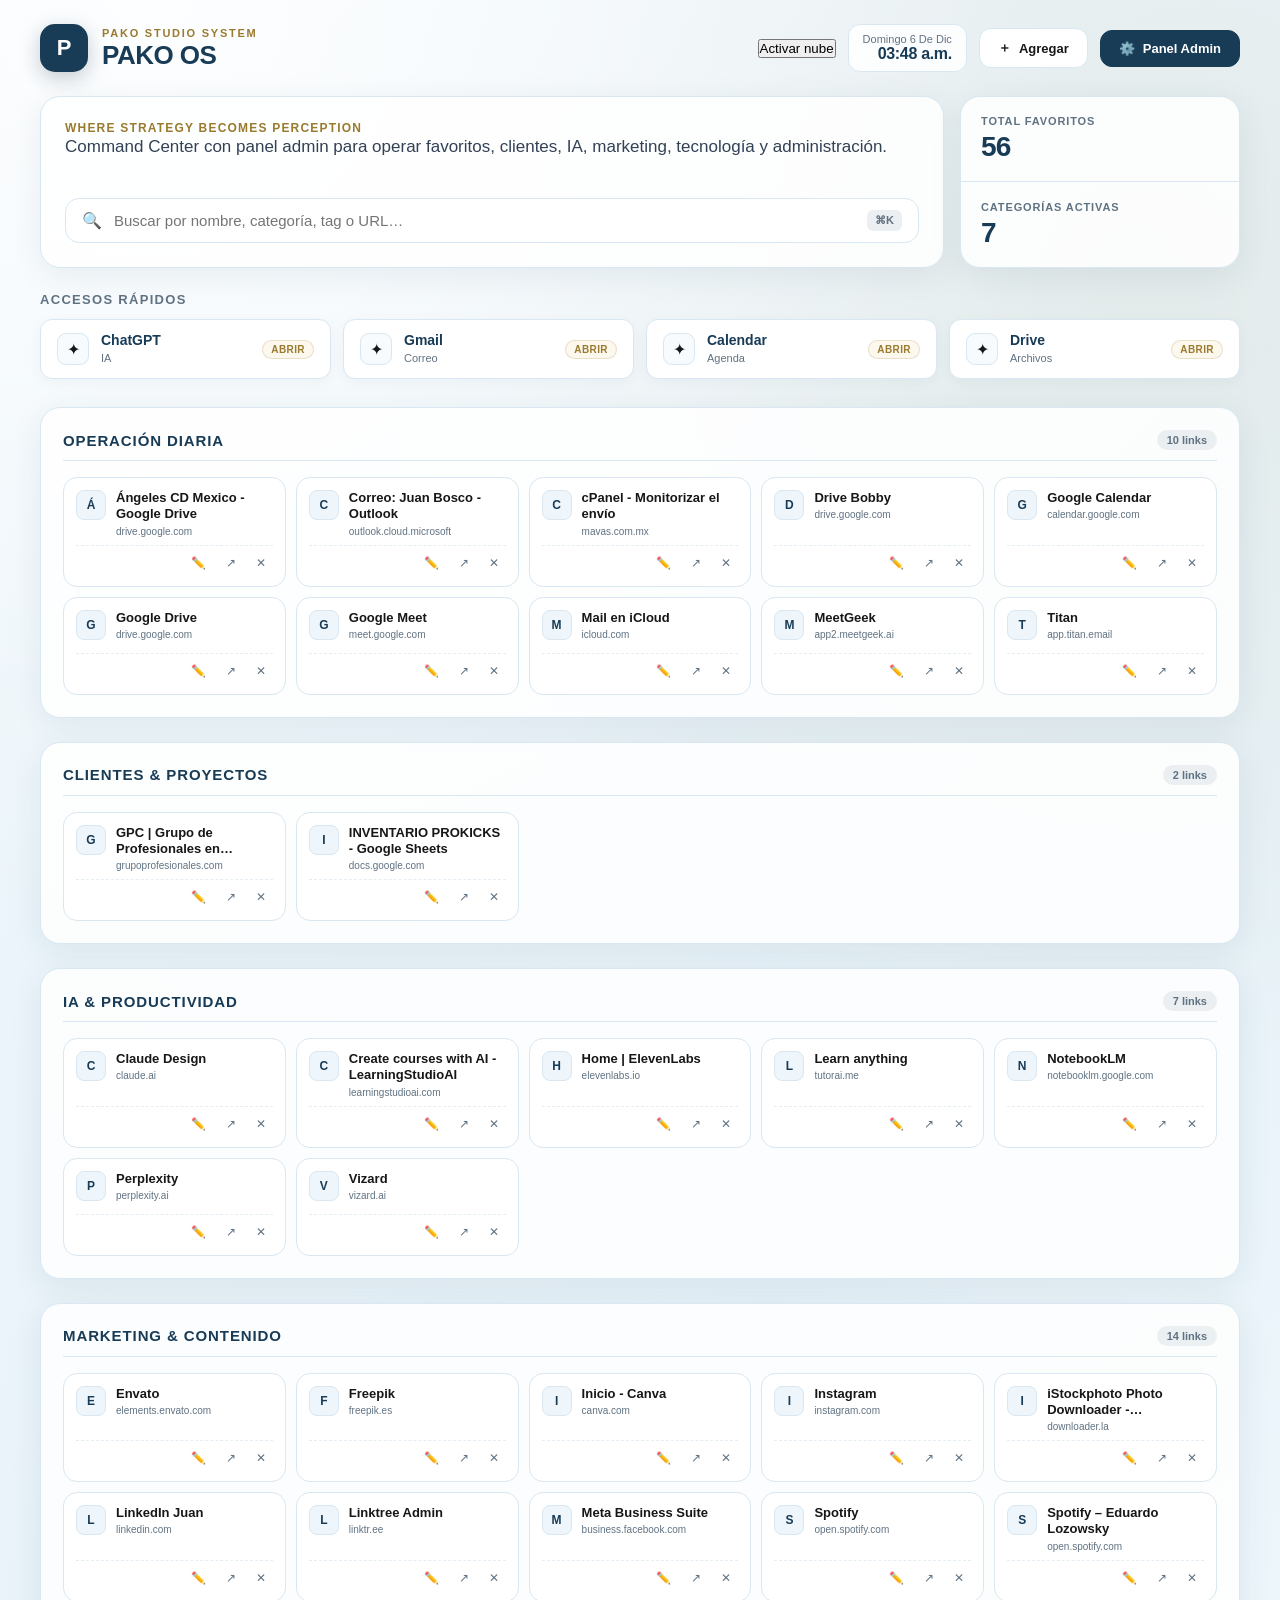
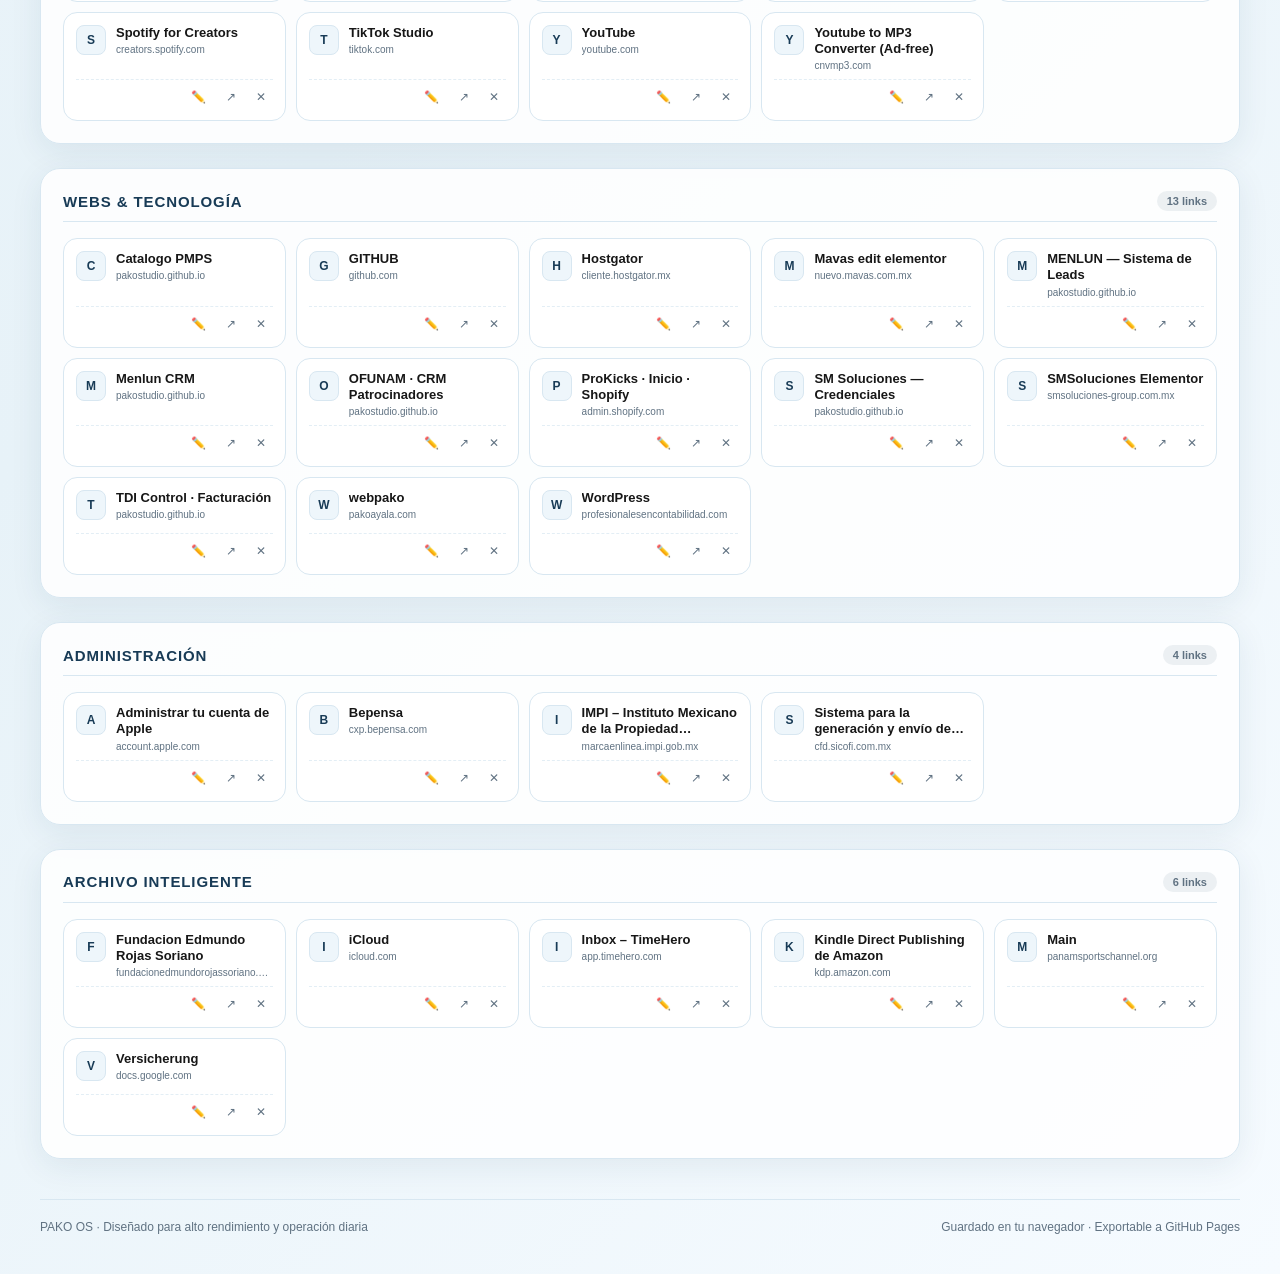
==== commit 3b85b4d2: "feat(pakoOS): add cloud sync status and secure login UI" ====
--- a/index.html
+++ b/index.html
@@ -7,6 +7,7 @@
   <meta name="description" content="Sistema personal de favoritos y Command Center listo para GitHub Pages.">
   <link rel="icon" href="data:image/svg+xml,<svg xmlns=%22http://www.w3.org/2000/svg%22 viewBox=%220 0 100 100%22><rect width=%22100%22 height=%22100%22 rx=%2228%22 fill=%22%23183b56%22/><text y=%2268%22 x=%2250%22 text-anchor=%22middle%22 fill=%22white%22 font-family=%22sans-serif%22 font-size=%2255%22 font-weight=%22bold%22>P</text></svg>">
   <link rel="stylesheet" href="style.css">
+  <script src="cloud.js" defer></script>
   <script src="app.js" defer></script>
 </head>
 <body>
@@ -24,6 +25,9 @@
       </div>
 
       <div class="header-actions">
+        <button type="button" class="cloud-pill" id="cloudStatusBtn" data-status="pending" aria-label="Estado de sincronización de favoritos">
+          <span class="cloud-dot" aria-hidden="true"></span><span class="cloud-status-text">Activar nube</span>
+        </button>
         <div class="timebox">
           <span id="dateText">cargando fecha...</span>
           <strong id="timeText">00:00</strong>
@@ -180,5 +184,24 @@
     </div>
   </dialog>
 
+  <!-- Acceso privado a Supabase: la contraseña nunca se incluye en el código -->
+  <dialog id="cloudLoginDialog" class="cloud-dialog" aria-labelledby="cloudDialogTitle">
+    <h2 id="cloudDialogTitle">Tus favoritos, sincronizados</h2>
+    <p id="cloudAccountHint">Inicia sesión con tu cuenta PAKO para guardar y recuperar tus cambios en Mac, iPhone y otros dispositivos.</p>
+    <form id="cloudLoginForm" class="cloud-login-form">
+      <label for="cloudEmail">Correo de tu cuenta PAKO</label>
+      <input id="cloudEmail" type="email" value="pako@sportcstudio.com" autocomplete="username" required>
+      <label for="cloudPassword">Contraseña de tu cuenta Supabase</label>
+      <input id="cloudPassword" type="password" autocomplete="current-password" placeholder="Tu contraseña" required>
+      <p id="cloudError" class="cloud-error" role="alert" aria-live="polite"></p>
+      <button id="cloudLoginBtn" type="submit" class="btn primary">Entrar y sincronizar</button>
+    </form>
+    <div class="cloud-dialog-actions">
+      <button type="button" class="btn" id="cloudCloseBtn">Cerrar</button>
+      <button type="button" class="btn" id="cloudLogoutBtn" hidden>Cerrar sesión</button>
+    </div>
+    <p class="cloud-security-note">Los enlaces se guardan en una base de datos privada. GitHub y Vercel mantienen el código del sitio.</p>
+  </dialog>
+
 </body>
 </html>
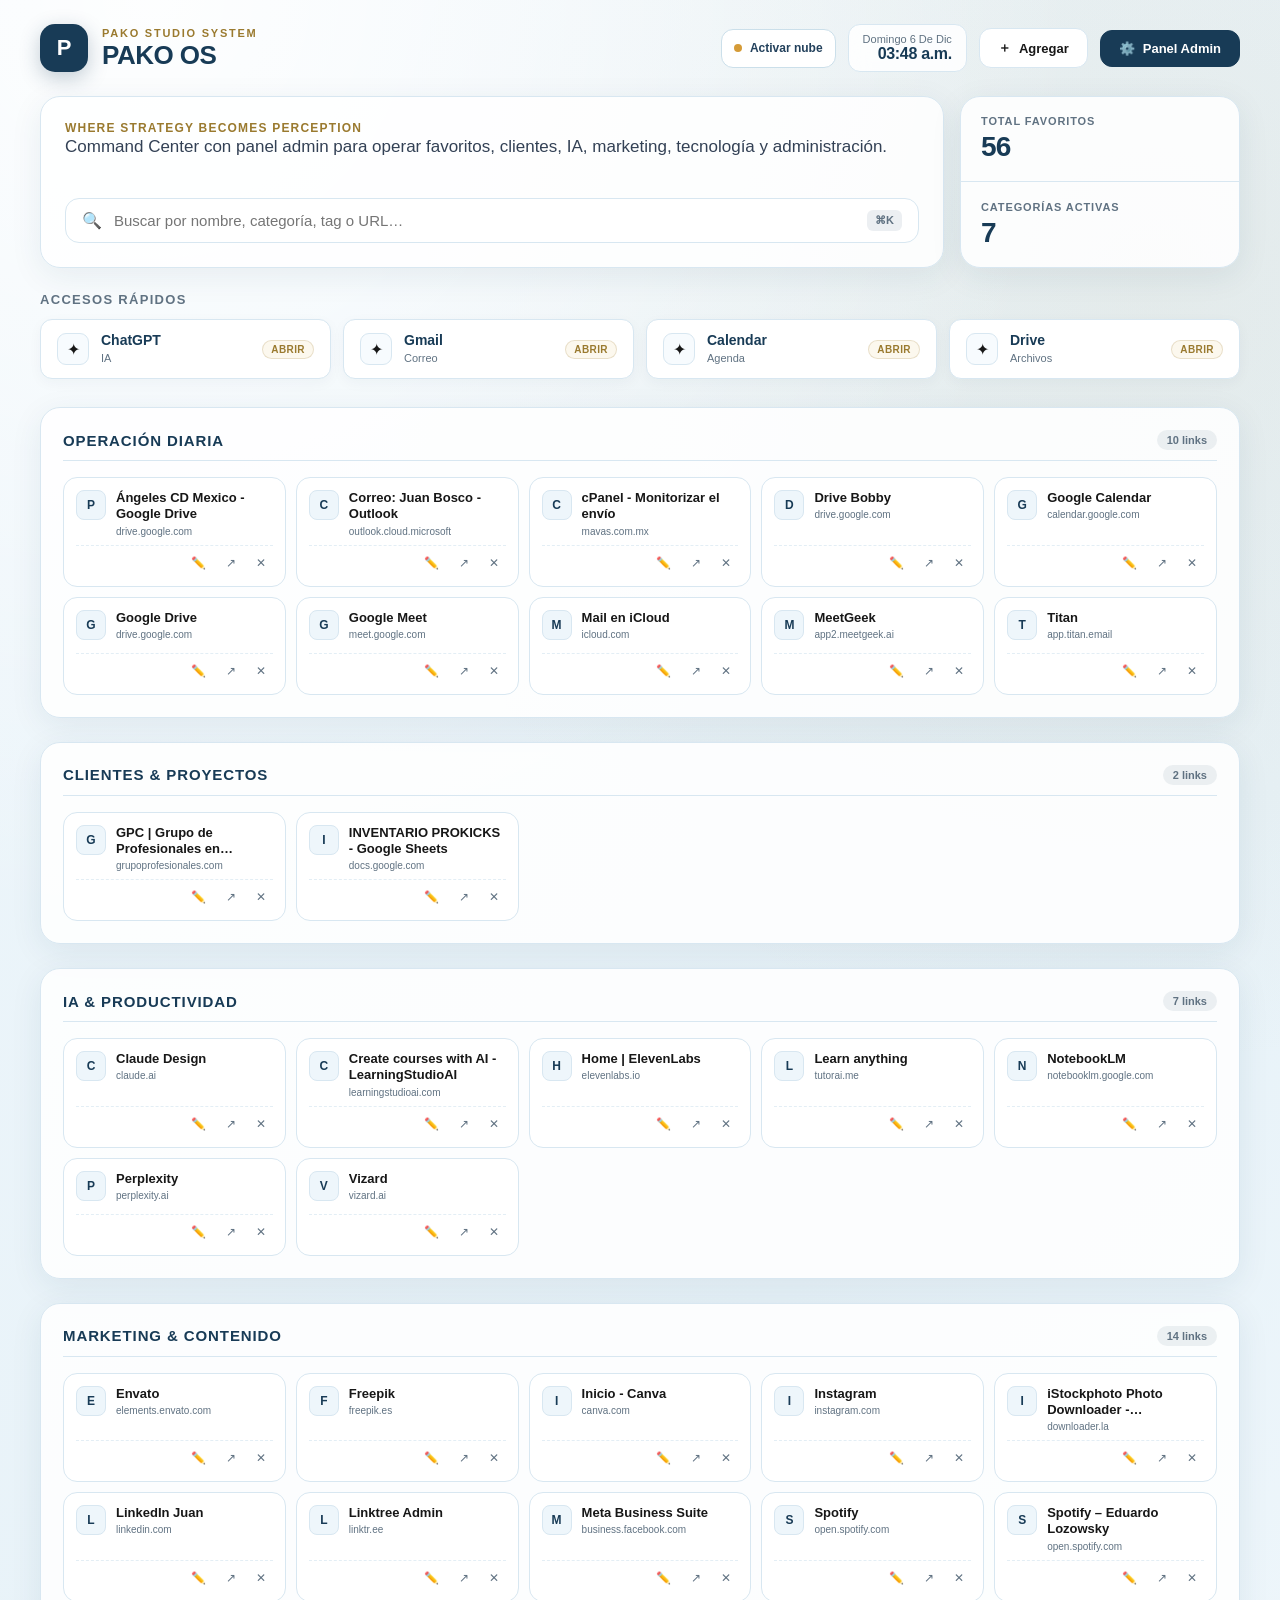
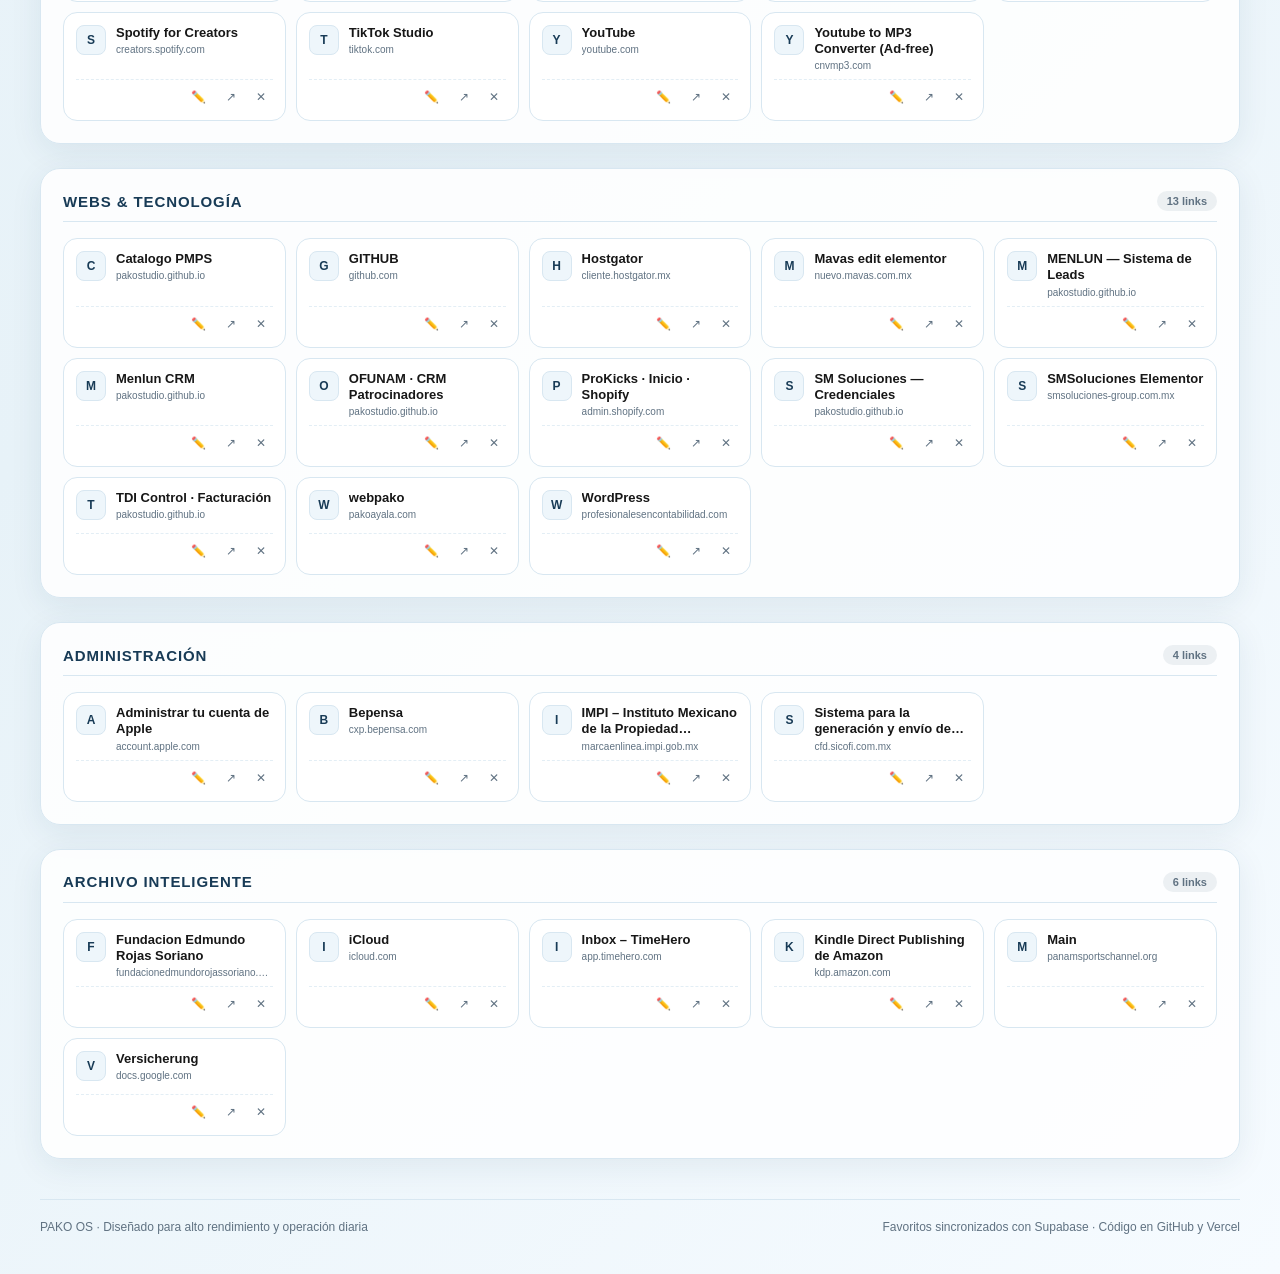
==== commit 86b300b5: "docs(pakoOS): reflect automatic cloud saves and remove outdated Github Pages guidance" ====
--- a/index.html
+++ b/index.html
@@ -81,7 +81,7 @@
     <!-- FOOTER -->
     <footer>
       <div>PAKO OS · Diseñado para alto rendimiento y operación diaria</div>
-      <div>Guardado en tu navegador · Exportable a GitHub Pages</div>
+      <div>Favoritos sincronizados con Supabase · Código en GitHub y Vercel</div>
     </footer>
 
   </div>
@@ -94,7 +94,7 @@
     <div class="modal-head">
       <div>
         <h2>Panel de Control</h2>
-        <p>Administra enlaces, realiza respaldos y sincroniza con GitHub Pages.</p>
+        <p>Administra enlaces y respaldos, con guardado automático en la nube.</p>
       </div>
       <button class="btn-close" id="closeAdmin" title="Cerrar">✕</button>
     </div>
@@ -148,8 +148,8 @@
         <div class="tools-stack">
 
           <div class="tool-box">
-            <h4>Exportar para GitHub Pages</h4>
-            <p>Descarga el archivo <code>links.json</code> actualizado para subirlo a tu repositorio y guardar los cambios permanentemente.</p>
+            <h4>Exportar respaldo JSON</h4>
+            <p>Descarga una copia independiente de tus favoritos. Los cambios se guardan automáticamente en Supabase.</p>
             <button type="button" class="btn" id="exportBackup" style="width:100%;">
               <span>📥</span> Descargar links.json
             </button>
@@ -163,7 +163,7 @@
 
           <div class="tool-box">
             <h4>Restablecer valores</h4>
-            <p>Elimina los cambios guardados en el navegador y recarga los datos originales de <code>links.json</code>.</p>
+            <p>Restablece los favoritos originales en todos tus dispositivos. Esta acción también se guarda en la nube.</p>
             <button type="button" class="btn danger" id="resetLocal" style="width:100%;">
               <span>🔄</span> Restaurar original
             </button>
@@ -191,7 +191,7 @@
     <form id="cloudLoginForm" class="cloud-login-form">
       <label for="cloudEmail">Correo de tu cuenta PAKO</label>
       <input id="cloudEmail" type="email" value="pako@sportcstudio.com" autocomplete="username" required>
-      <label for="cloudPassword">Contraseña de tu cuenta Supabase</label>
+      <label for="cloudPassword">Contraseña de tu cuenta PAKO</label>
       <input id="cloudPassword" type="password" autocomplete="current-password" placeholder="Tu contraseña" required>
       <p id="cloudError" class="cloud-error" role="alert" aria-live="polite"></p>
       <button id="cloudLoginBtn" type="submit" class="btn primary">Entrar y sincronizar</button>
--- a/style.css
+++ b/style.css
@@ -887,3 +887,47 @@
     text-align: center;
   }
 }
+
+
+/* PAKO OS — secure cloud synchronization */
+.cloud-pill {
+  display: inline-flex; align-items: center; gap: 8px;
+  min-height: 39px; padding: 8px 12px;
+  border: 1px solid #cbdfea; border-radius: 12px;
+  background: #fff; color: #23415c; font-size: 12px;
+  font-weight: 700; cursor: pointer; white-space: nowrap;
+}
+.cloud-pill:hover { border-color: #87adca; }
+.cloud-pill .cloud-dot {
+  display: inline-block; width: 8px; height: 8px;
+  background: #d59b37; border-radius: 100%; flex-shrink: 0;
+}
+.cloud-pill[data-status="ok"] .cloud-dot { background: #209b67; }
+.cloud-pill[data-status="saving"] .cloud-dot { background: #4a85ce; }
+.cloud-pill[data-status="pending"] .cloud-dot { background: #d59b37; }
+.cloud-dialog {
+  width: min(430px, calc(100vw - 28px)); max-height: 90vh;
+  padding: 27px; border: 1px solid #d1e1ea; border-radius: 20px;
+  background: #fff; color: #173b56; box-shadow: 0 20px 65px rgba(10,40,60,.2);
+}
+.cloud-dialog::backdrop { background: rgba(15,34,51,.48); }
+.cloud-dialog h2 { font-size: 21px; margin: 0 0 9px; }
+.cloud-dialog > p { font-size: 13px; color: #52677c; line-height: 1.5; }
+.cloud-login-form { display: flex; flex-direction: column; gap: 8px; margin-top: 21px; }
+.cloud-login-form[hidden] { display: none; }
+.cloud-login-form label { color: #304d65; font-size: 12px; font-weight: 700; }
+.cloud-login-form input {
+  box-sizing: border-box; display: block; width: 100%; min-height: 44px;
+  margin: 0 0 10px; border: 1px solid #cbdfea; border-radius: 9px;
+  background: #fff; color: #183b55; padding: 11px 12px; font-size: 14px;
+}
+.cloud-login-form input:focus { outline: 2px solid #80b5db; outline-offset: 1px; }
+.cloud-login-form .btn { justify-content: center; min-height: 42px; }
+.cloud-error { min-height: 0; margin: 0; font-size: 12px; color: #bb3b3b; }
+.cloud-dialog-actions { display: flex; justify-content: flex-end; gap: 8px; margin-top: 12px; }
+.cloud-dialog-actions .btn { padding: 9px 13px; }
+.cloud-dialog .cloud-security-note { margin: 20px 0 0; font-size: 11px; }
+@media (max-width: 760px) {
+  .cloud-pill { min-height: 34px; padding: 7px 9px; font-size: 11px; }
+  .cloud-dialog { padding: 20px; }
+}
